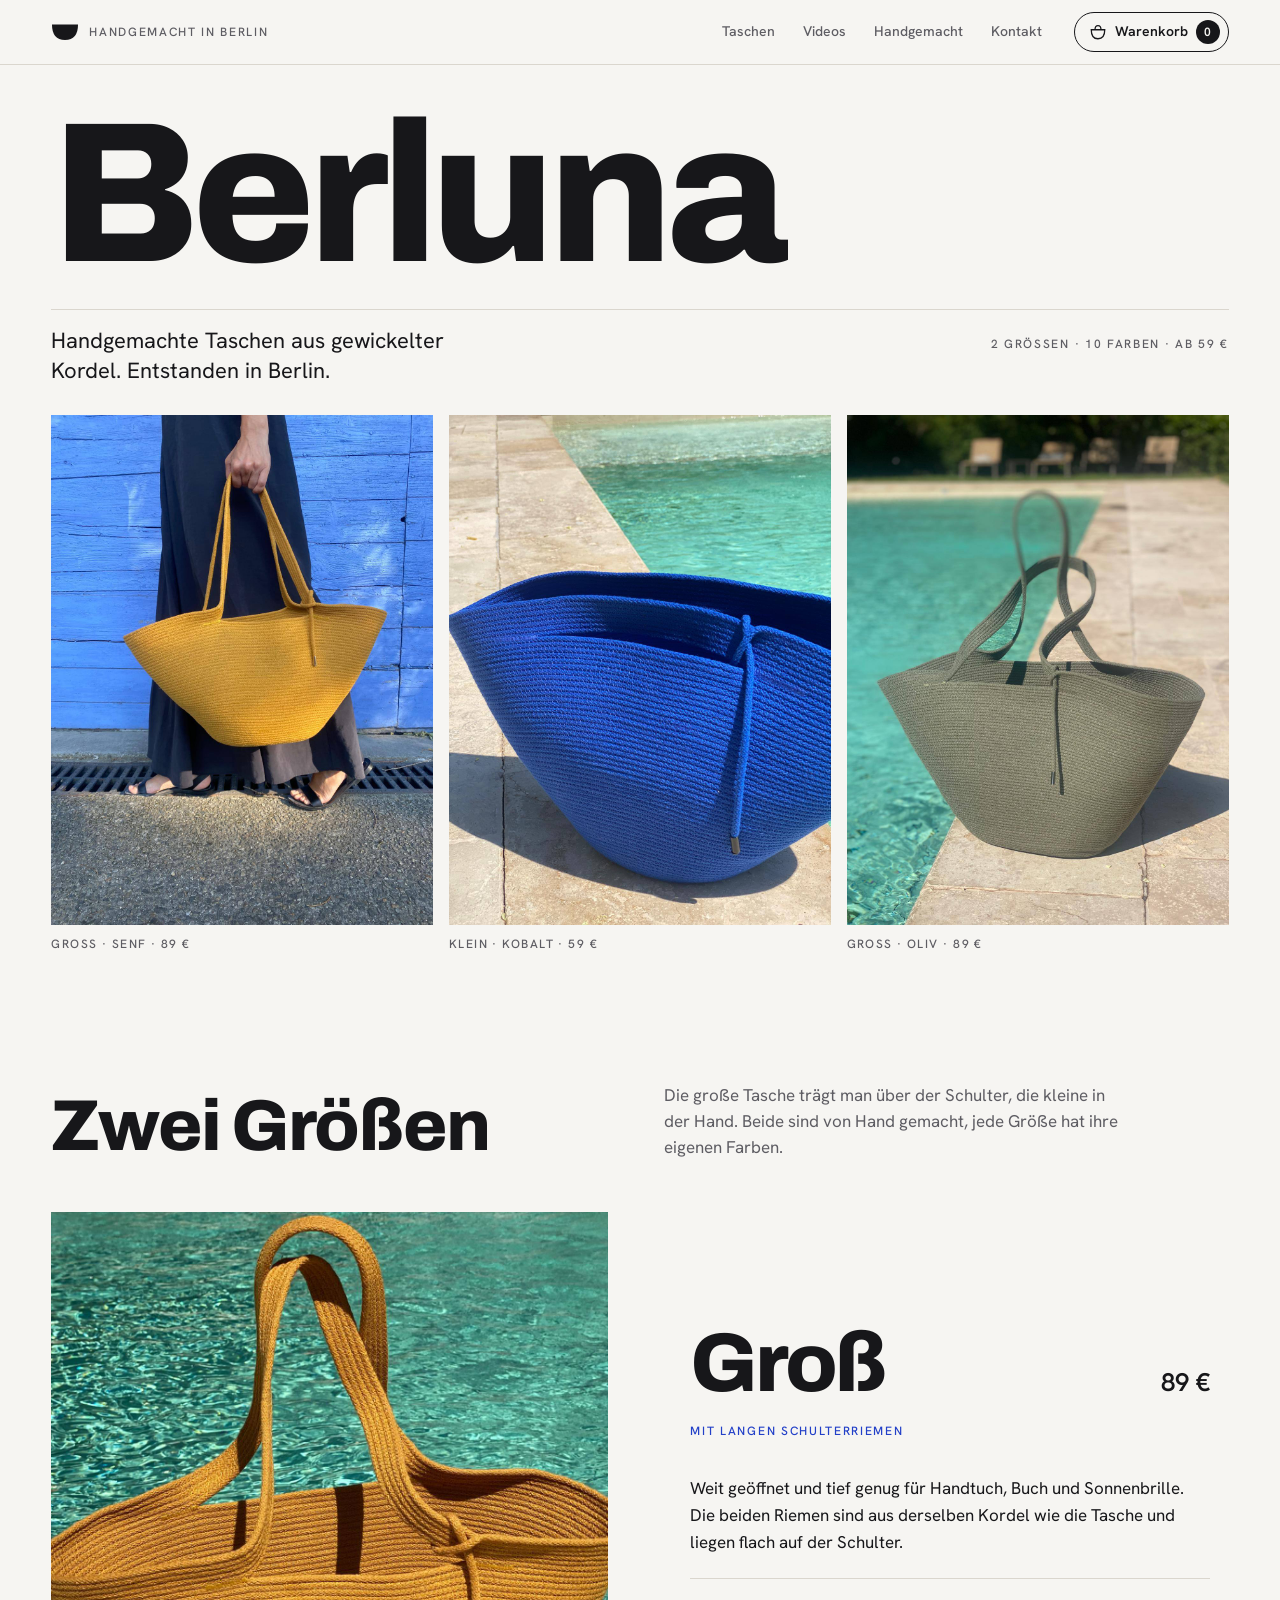
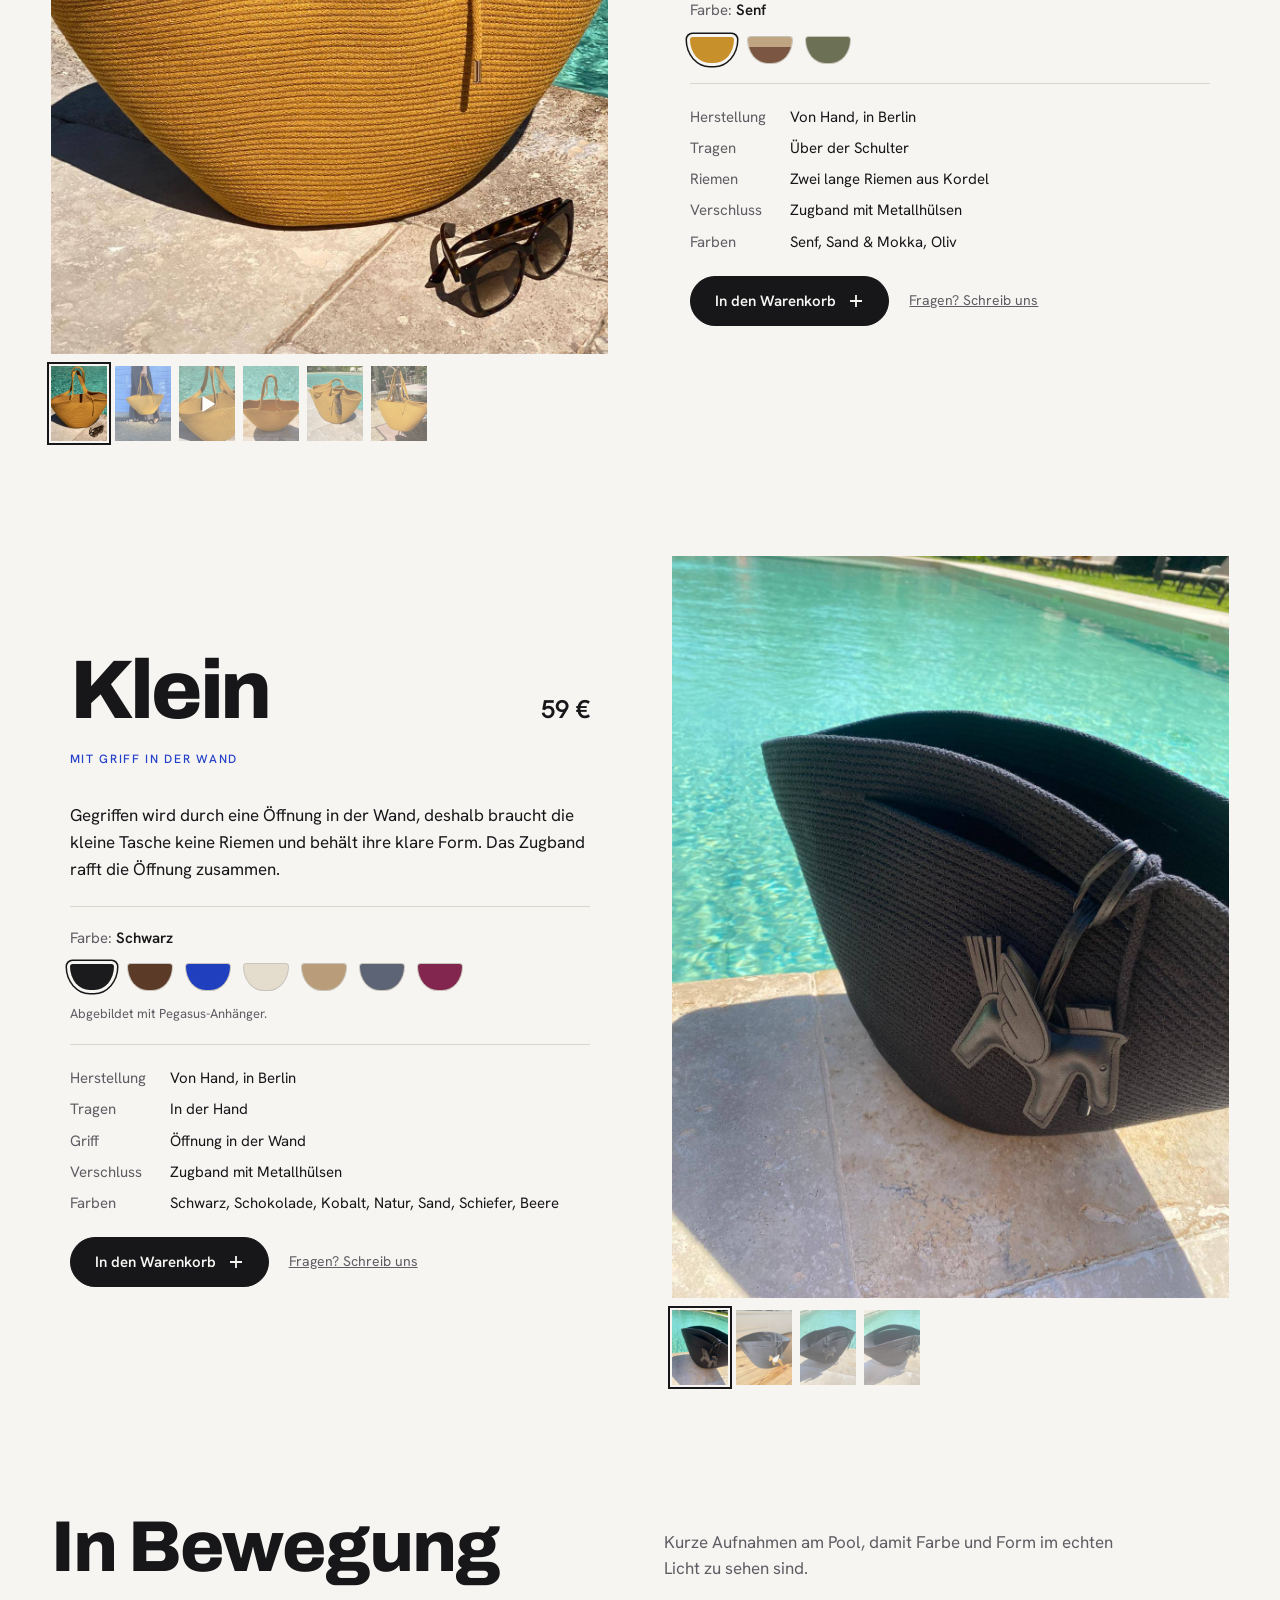
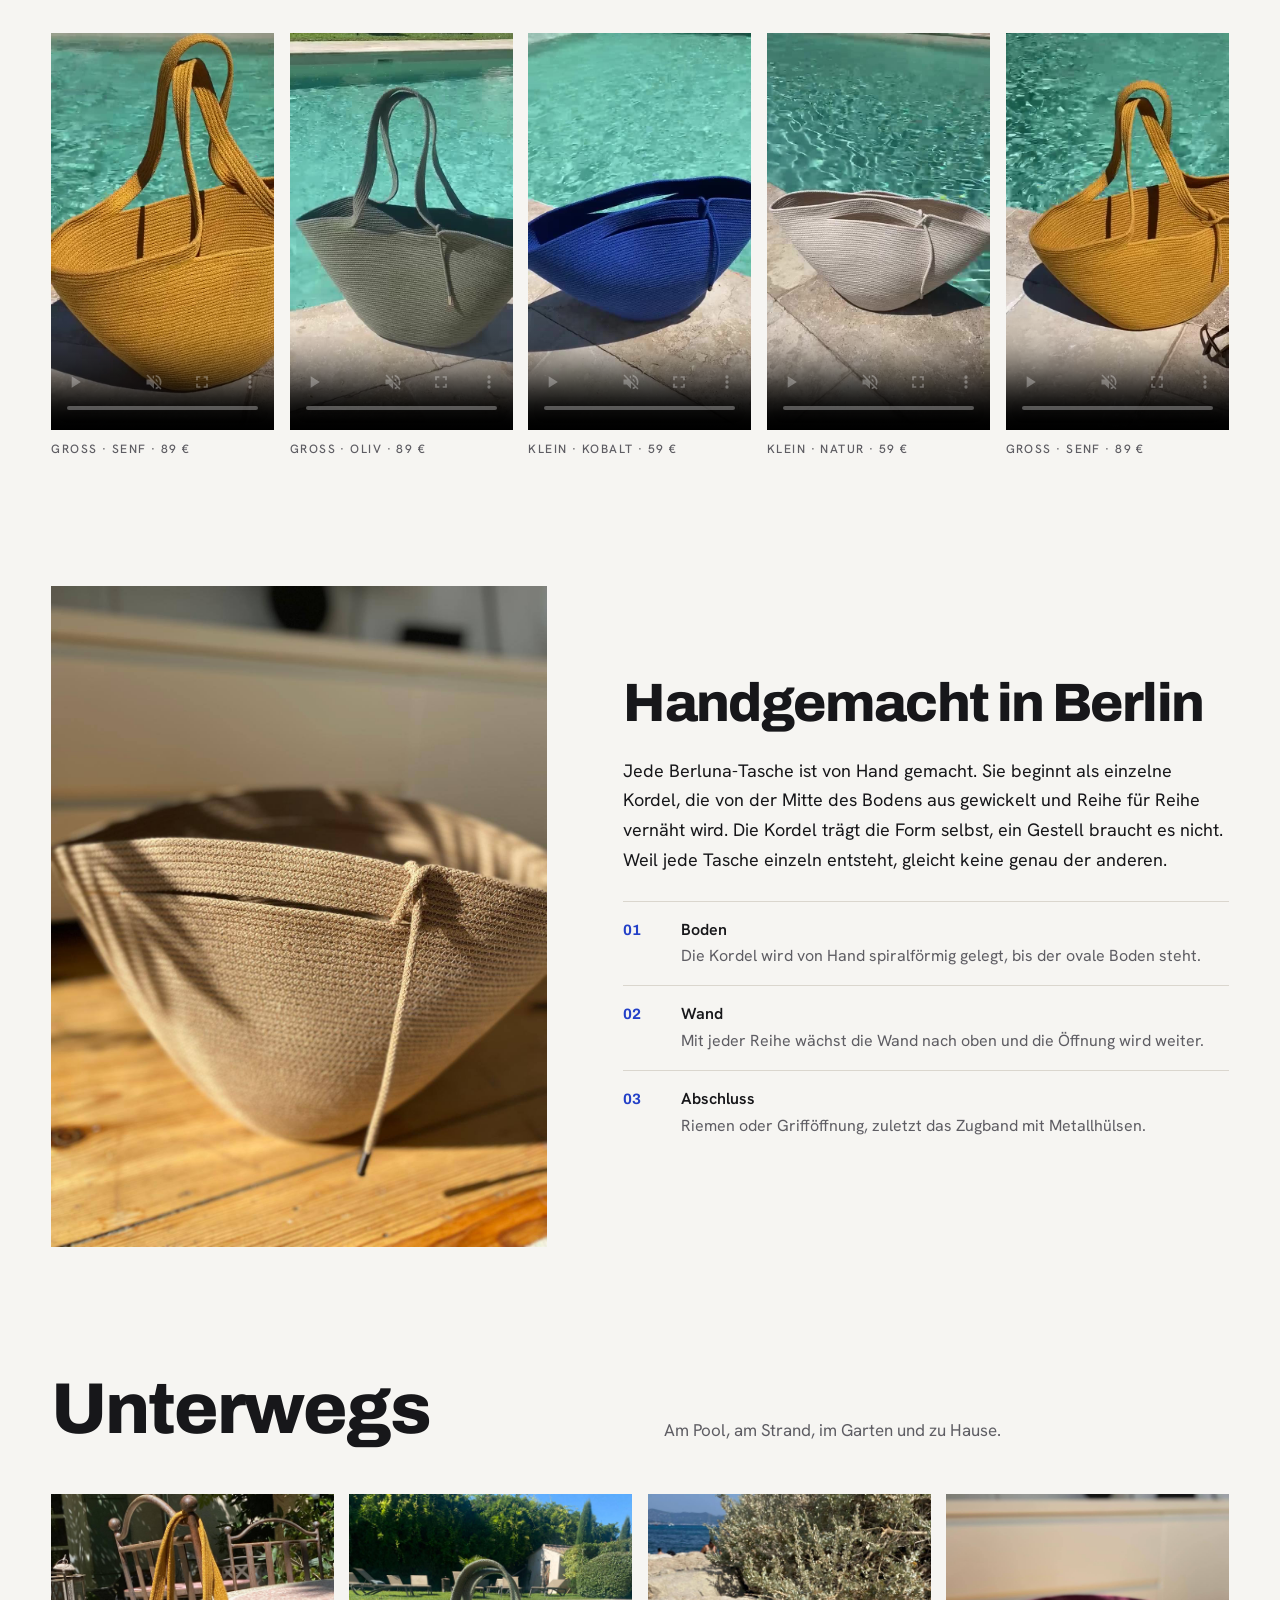
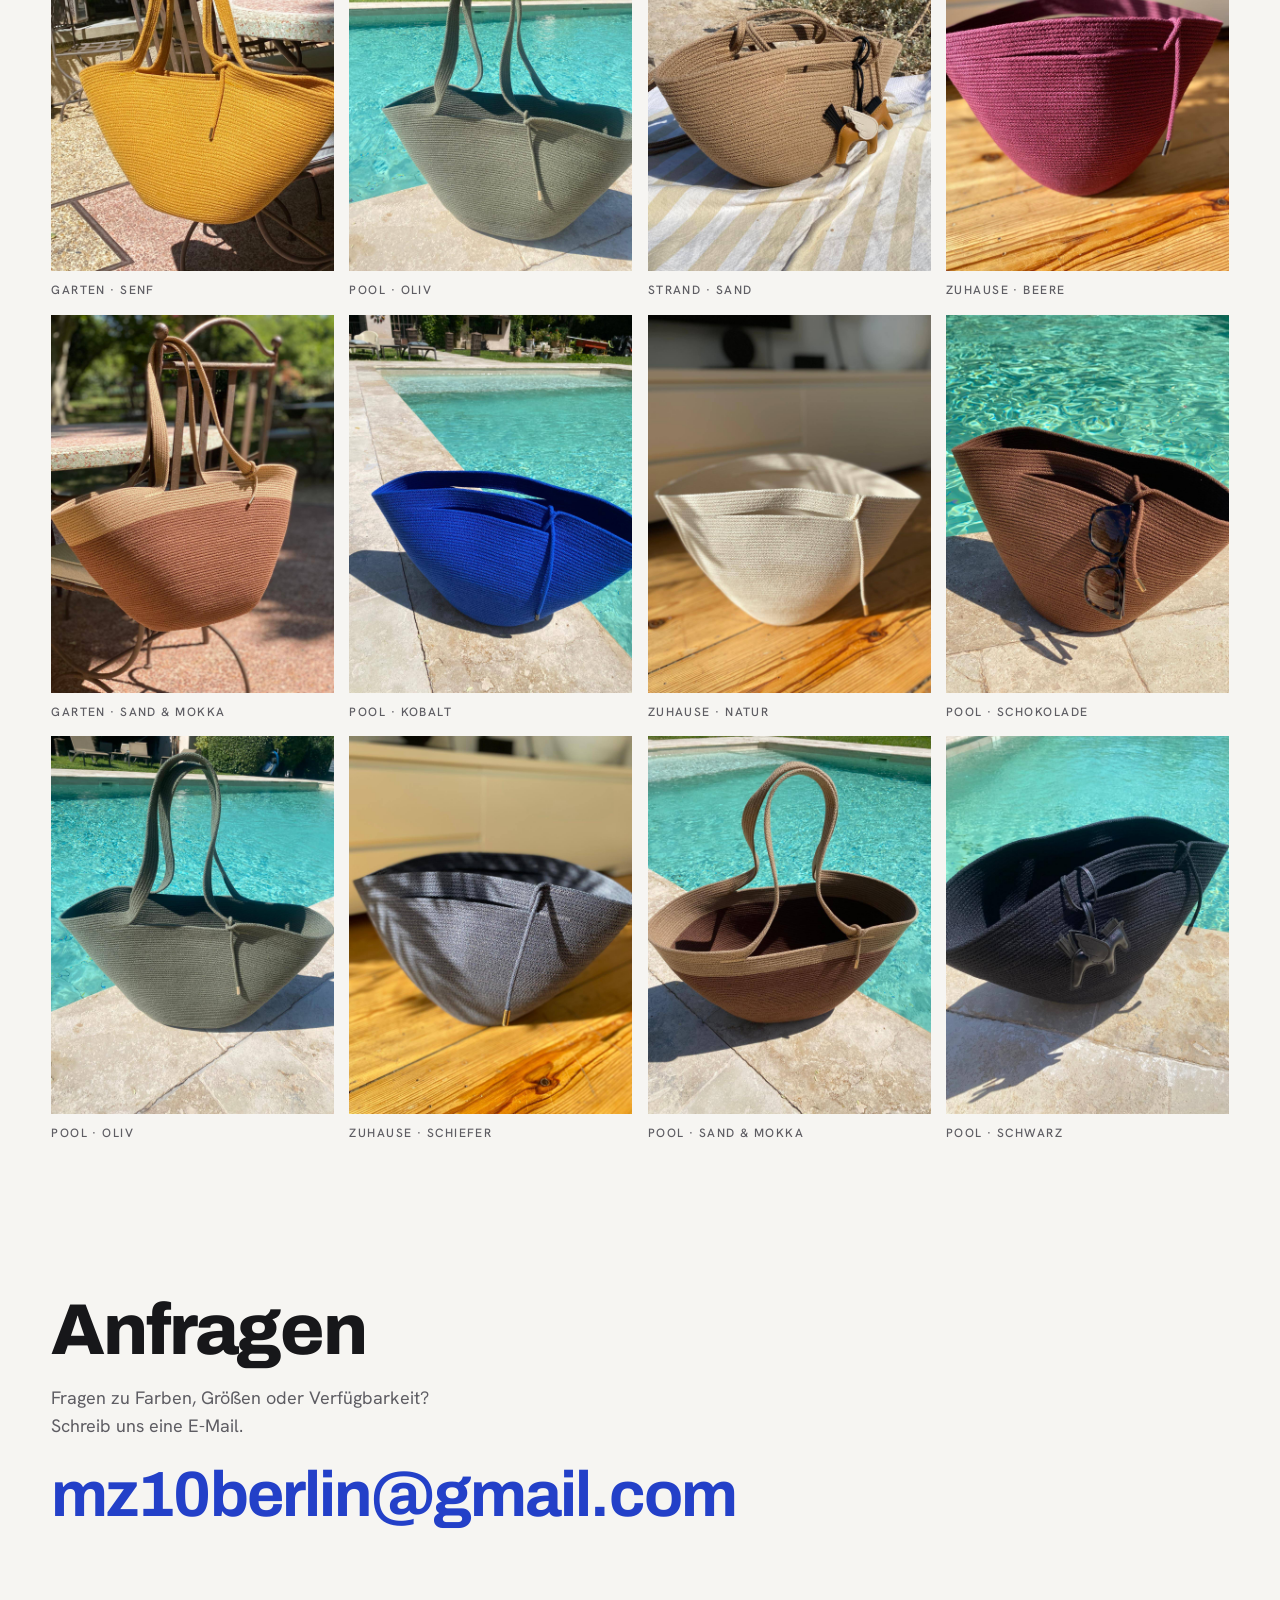
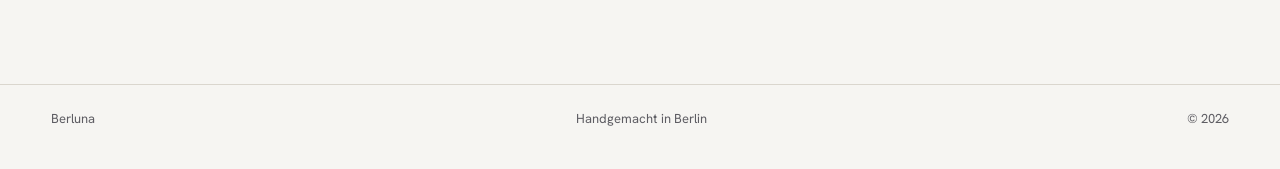
==== index.html @ 915b17ba "Berluna website Handmade coiled-rope bags from Berlin: two sizes in ten colours, photos, videos, a c" ====
<!doctype html>
<html lang="de">
<head>
<meta charset="utf-8">
<meta name="viewport" content="width=device-width, initial-scale=1, viewport-fit=cover">
<title>Berluna – Handgemachte Taschen aus Berlin</title>
<meta name="description" content="Berluna — handgemachte Taschen aus gewickelter Kordel, entstanden in Berlin. Groß für 89 €, klein für 59 €, zehn Farben.">
<link rel="canonical" href="https://berluna-de.github.io/">
<link rel="icon" href="favicon.svg" type="image/svg+xml">
<link rel="icon" href="favicon-192.png" sizes="192x192" type="image/png">
<link rel="apple-touch-icon" href="apple-touch-icon.png">
<meta name="theme-color" content="#F6F5F2" media="(prefers-color-scheme: light)">
<meta name="theme-color" content="#0E1120" media="(prefers-color-scheme: dark)">
<meta property="og:type" content="website">
<meta property="og:site_name" content="Berluna">
<meta property="og:locale" content="de_DE">
<meta property="og:title" content="Berluna – Handgemachte Taschen aus Berlin">
<meta property="og:description" content="Runde Taschen aus gewickelter Kordel, von Hand gemacht in Berlin. Groß für 89 €, klein für 59 €, zehn Farben.">
<meta property="og:url" content="https://berluna-de.github.io/">
<meta property="og:image" content="https://berluna-de.github.io/img/og.jpg">
<meta property="og:image:width" content="1200">
<meta property="og:image:height" content="630">
<meta property="og:image:alt" content="Drei Berluna-Taschen in Senf, Kobalt und Oliv">
<meta name="twitter:card" content="summary_large_image">
<script type="application/ld+json">
{
  "@context": "https://schema.org",
  "@graph": [
    {
      "@type": "Organization",
      "@id": "https://berluna-de.github.io/#brand",
      "name": "Berluna",
      "url": "https://berluna-de.github.io/",
      "logo": "https://berluna-de.github.io/favicon-192.png",
      "email": "mz10berlin@gmail.com",
      "address": { "@type": "PostalAddress", "addressLocality": "Berlin", "addressCountry": "DE" }
    },
    {
      "@type": "Product",
      "name": "Berluna Tasche Groß",
      "description": "Handgemachte Tasche aus gewickelter Kordel mit zwei langen Schulterriemen. Farben: Senf, Sand & Mokka, Oliv.",
      "image": [
        "https://berluna-de.github.io/img/gross-senf-1.jpg",
        "https://berluna-de.github.io/img/gross-sand-1.jpg",
        "https://berluna-de.github.io/img/gross-oliv-1.jpg"
      ],
      "brand": { "@type": "Brand", "name": "Berluna" },
      "offers": {
        "@type": "Offer",
        "price": "89.00",
        "priceCurrency": "EUR",
        "url": "https://berluna-de.github.io/#taschen",
        "seller": { "@id": "https://berluna-de.github.io/#brand" }
      }
    },
    {
      "@type": "Product",
      "name": "Berluna Tasche Klein",
      "description": "Handgemachte Tasche aus gewickelter Kordel mit Griff in der Wand. Farben: Schwarz, Schokolade, Kobalt, Natur, Sand, Schiefer, Beere.",
      "image": [
        "https://berluna-de.github.io/img/klein-schwarz-2.jpg",
        "https://berluna-de.github.io/img/klein-kobalt-1.jpg",
        "https://berluna-de.github.io/img/klein-beere-1.jpg"
      ],
      "brand": { "@type": "Brand", "name": "Berluna" },
      "offers": {
        "@type": "Offer",
        "price": "59.00",
        "priceCurrency": "EUR",
        "url": "https://berluna-de.github.io/#taschen",
        "seller": { "@id": "https://berluna-de.github.io/#brand" }
      }
    }
  ]
}
</script>
<link rel="preconnect" href="https://fonts.googleapis.com">
<link rel="preconnect" href="https://fonts.gstatic.com" crossorigin>
<link rel="stylesheet" href="https://fonts.googleapis.com/css2?family=Hanken+Grotesk:wght@400;500;600&family=Syne:wght@700;800&display=swap">
<link rel="stylesheet" href="https://fonts.googleapis.com/css2?family=Archivo:wdth,wght@125,800&text=%C3%9F&display=swap">
<style>
  /* Layout: summer lookbook — oversized wordmark over a three-photo strip, product modules whose bowl-shaped swatches swap photos and clips, a reel of portrait videos, a cart drawer; stone-neutral ground with cobalt as the single accent; dark mode is the pool at night */
  :root {
    --bg: #F6F5F2;
    --surface: #ECE9E3;
    --ink: #17171A;
    --ink-soft: #5E5D63;
    --rule: #DAD6CE;
    --accent: #2340C8;
    --swatch-ring: #C9C4BA;

    /* Archivo is loaded as a ß-only subset: Syne draws ß as a long-s/z ligature that reads as "fʒ" */
    --f-display: "Archivo", "Syne", "Arial Black", system-ui, sans-serif;
    --f-body: "Hanken Grotesk", "Helvetica Neue", Arial, sans-serif;

    --ease-out: cubic-bezier(0.23, 1, 0.32, 1);
    --ease-drawer: cubic-bezier(0.32, 0.72, 0, 1);

    --gutter: clamp(16px, 4vw, 56px);
  }
  @media (prefers-color-scheme: dark) {
    :root:not([data-theme="light"]) {
      --bg: #0E1120;
      --surface: #171B2E;
      --ink: #EEEBE4;
      --ink-soft: #A5A7B6;
      --rule: #2B3049;
      --accent: #93A6FF;
      --swatch-ring: #5A6080;
      color-scheme: dark;
    }
  }
  :root[data-theme="dark"] {
    --bg: #0E1120;
    --surface: #171B2E;
    --ink: #EEEBE4;
    --ink-soft: #A5A7B6;
    --rule: #2B3049;
    --accent: #93A6FF;
    --swatch-ring: #5A6080;
    color-scheme: dark;
  }

  * { box-sizing: border-box; }
  html, body { margin: 0; }
  html { scroll-padding-top: 88px; }
  img, video { max-width: 100%; }
  [hidden] { display: none !important; }
  body {
    background: var(--bg);
    color: var(--ink);
    font-family: var(--f-body);
    font-size: 16px;
    line-height: 1.55;
    -webkit-font-smoothing: antialiased;
  }
  body:has(dialog[open]) { overflow: hidden; }
  a { color: inherit; }
  button { -webkit-tap-highlight-color: transparent; touch-action: manipulation; }

  .wrap { padding-inline: var(--gutter); }

  .label {
    font-size: 12px;
    font-weight: 500;
    letter-spacing: 0.14em;
    text-transform: uppercase;
    color: var(--ink-soft);
  }

  /* Header */
  .site-head {
    position: sticky;
    top: env(safe-area-inset-top, 0px);
    z-index: 20;
    background: var(--bg);
    border-bottom: 1px solid var(--rule);
  }
  /* fills the safe-area strip above the sticky header so content never shows through behind the status bar or app toolbar */
  .site-head::before {
    content: "";
    position: absolute;
    left: 0;
    right: 0;
    bottom: 100%;
    height: env(safe-area-inset-top, 0px);
    background: var(--bg);
  }
  .head-inner {
    display: flex;
    justify-content: space-between;
    align-items: center;
    gap: 16px;
    padding-block: 12px;
  }
  .home {
    display: inline-flex;
    align-items: center;
    gap: 10px;
    text-decoration: none;
  }
  .home svg { width: 28px; height: 18px; display: block; }
  .head-right { display: flex; align-items: center; gap: clamp(14px, 3vw, 32px); }
  .site-head nav { display: flex; gap: clamp(14px, 3vw, 28px); }
  .site-head nav a {
    font-size: 14px;
    font-weight: 500;
    text-decoration: none;
    color: var(--ink-soft);
    transition: color 160ms ease;
  }
  @media (hover: hover) and (pointer: fine) {
    .site-head nav a:hover { color: var(--ink); }
  }
  @media (max-width: 680px) {
    .home .label, .site-head nav .opt { display: none; }
  }

  .cart-btn {
    display: inline-flex;
    align-items: center;
    gap: 8px;
    padding: 7px 8px 7px 14px;
    border: 1px solid var(--ink);
    border-radius: 999px;
    background: transparent;
    color: var(--ink);
    font: inherit;
    font-size: 14px;
    font-weight: 600;
    cursor: pointer;
    transition: transform 140ms var(--ease-out);
  }
  .cart-btn svg { width: 18px; height: 18px; }
  .cart-btn:active { transform: scale(0.96); }
  .cart-count {
    display: inline-grid;
    place-items: center;
    min-width: 24px;
    height: 24px;
    padding-inline: 7px;
    border-radius: 999px;
    background: var(--ink);
    color: var(--bg);
    font-size: 12px;
    font-variant-numeric: tabular-nums;
  }
  @media (max-width: 380px) {
    .cart-btn .cart-label { display: none; }
  }

  /* Hero */
  .hero {
    display: grid;
    gap: clamp(18px, 2.5vw, 28px);
    padding-block: clamp(20px, 3.5vw, 44px) 0;
    container-type: inline-size;
  }
  /* "Berluna" measures ~5.84em at this tracking; dividing by 5.9 makes it span the full content width */
  .wordmark {
    font-family: var(--f-display);
    font-weight: 800;
    font-size: calc((100vw - 2 * var(--gutter)) / 6.1);
    font-size: calc(100cqi / 5.9);
    line-height: 0.86;
    letter-spacing: -0.04em;
    white-space: nowrap;
    margin: 0;
  }
  .hero-line {
    display: flex;
    justify-content: space-between;
    align-items: baseline;
    flex-wrap: wrap;
    gap: 10px 32px;
    padding-top: 16px;
    border-top: 1px solid var(--rule);
  }
  .lede {
    margin: 0;
    font-size: clamp(18px, 2vw, 22px);
    line-height: 1.4;
    max-width: 40ch;
    text-wrap: balance;
  }
  .hero-line .label { margin: 0; }

  .strip {
    display: grid;
    grid-template-columns: repeat(3, minmax(0, 1fr));
    gap: clamp(8px, 1.2vw, 16px);
  }
  .strip figure,
  .gallery figure,
  .reel figure { margin: 0; display: grid; gap: 10px; align-content: start; min-width: 0; }
  .strip img,
  .gallery img {
    display: block;
    width: 100%;
    height: auto;
    aspect-ratio: 3 / 4;
    object-fit: cover;
    background: var(--surface);
  }
  figcaption {
    font-size: 12px;
    font-weight: 500;
    letter-spacing: 0.12em;
    text-transform: uppercase;
    color: var(--ink-soft);
  }
  @media (max-width: 640px) {
    .strip { grid-template-columns: repeat(2, minmax(0, 1fr)); }
    .strip figure:first-child { grid-column: 1 / -1; }
    .strip figure:first-child img { aspect-ratio: 4 / 5; }
  }

  /* Sections */
  .section { padding-block: clamp(72px, 10vw, 136px) 0; }
  .section-head {
    display: grid;
    grid-template-columns: minmax(0, 1fr) minmax(0, 1fr);
    align-items: end;
    gap: 16px 48px;
    padding-bottom: clamp(28px, 4vw, 52px);
  }
  .section-head p {
    margin: 0;
    font-size: 17px;
    color: var(--ink-soft);
    max-width: 46ch;
  }
  @media (max-width: 720px) {
    .section-head { grid-template-columns: 1fr; }
  }
  h2 {
    font-family: var(--f-display);
    font-weight: 800;
    font-size: clamp(36px, 6vw, 72px);
    line-height: 0.95;
    letter-spacing: -0.03em;
    margin: 0;
    text-wrap: balance;
  }

  /* Products */
  .products { display: grid; gap: clamp(64px, 9vw, 120px); }
  .product {
    display: grid;
    grid-template-columns: minmax(0, 1fr) minmax(0, 1fr);
    gap: clamp(24px, 5vw, 80px);
    align-items: center;
  }
  .product--flip .media { order: 2; }
  @media (max-width: 820px) {
    .product { grid-template-columns: 1fr; }
    .product--flip .media { order: 0; }
  }

  /* cap the 3:4 photo at ~88% of the screen height so it never runs past the fold on wide monitors */
  .media {
    display: grid;
    gap: 12px;
    width: 100%;
    max-width: 66vh;
    max-width: 66svh;
    justify-self: center;
    min-width: 0;
  }
  .stage {
    position: relative;
    aspect-ratio: 3 / 4;
    max-width: 100%;
    overflow: hidden;
    background: var(--surface);
  }
  .stage > img,
  .stage > video {
    position: absolute;
    inset: 0;
    width: 100%;
    height: 100%;
    object-fit: cover;
    opacity: 0;
    z-index: 0;
    transition: opacity 240ms var(--ease-out);
  }
  .stage > video { object-position: 50% 62%; }
  .stage > .is-prev { opacity: 1; z-index: 1; transition: none; }
  .stage > .is-active { opacity: 1; z-index: 2; }

  .thumbs { display: flex; flex-wrap: wrap; gap: 8px; }
  .thumb {
    position: relative;
    width: 56px;
    aspect-ratio: 3 / 4;
    padding: 0;
    border: 0;
    background: var(--surface);
    cursor: pointer;
    opacity: 0.6;
    transition: opacity 160ms ease;
  }
  .thumb img { display: block; width: 100%; height: 100%; object-fit: cover; }
  .thumb--video::after {
    content: "";
    position: absolute;
    left: 50%;
    top: 50%;
    border-style: solid;
    border-width: 8px 0 8px 13px;
    border-color: transparent transparent transparent #FFFFFF;
    transform: translate(-35%, -50%);
    filter: drop-shadow(0 1px 3px rgb(0 0 0 / 0.55));
  }
  .thumb[aria-pressed="true"] {
    opacity: 1;
    outline: 2px solid var(--ink);
    outline-offset: 2px;
  }
  @media (hover: hover) and (pointer: fine) {
    .thumb:hover { opacity: 1; }
  }

  .info {
    display: grid;
    gap: 22px;
    align-content: start;
    width: 100%;
    max-width: 520px;
    justify-self: center;
    min-width: 0;
  }
  .info-head { display: grid; gap: 8px; }
  .info-title {
    display: flex;
    justify-content: space-between;
    align-items: baseline;
    gap: 16px;
  }
  .info h3 {
    font-family: var(--f-display);
    font-weight: 800;
    font-size: clamp(48px, 6.5vw, 88px);
    line-height: 0.88;
    letter-spacing: -0.04em;
    margin: 0;
  }
  .price {
    margin: 0;
    font-size: clamp(20px, 2vw, 26px);
    font-weight: 600;
    font-variant-numeric: tabular-nums;
    white-space: nowrap;
  }
  .info-head .label { color: var(--accent); }
  .desc { margin: 0; font-size: 17px; line-height: 1.6; }

  .colors {
    display: grid;
    gap: 14px;
    padding-block: 20px;
    border-block: 1px solid var(--rule);
  }
  .colors p { margin: 0; }
  .color-name { font-size: 15px; color: var(--ink-soft); }
  .color-name strong { color: var(--ink); font-weight: 600; }
  .note { font-size: 13px; color: var(--ink-soft); }

  .swatches { display: flex; flex-wrap: wrap; gap: 14px; }
  .swatch {
    width: 44px;
    height: 26px;
    padding: 0;
    border: 0;
    cursor: pointer;
    background: var(--sw);
    border-radius: 3px 3px 22px 22px / 3px 3px 26px 26px;
    box-shadow: 0 0 0 1px var(--swatch-ring);
    transition: transform 140ms var(--ease-out);
  }
  .swatch--duo { background: linear-gradient(var(--sw-top) 0 38%, var(--sw) 38%); }
  .swatch[aria-pressed="true"] { box-shadow: 0 0 0 3px var(--bg), 0 0 0 4.5px var(--ink); }
  .swatch:active { transform: scale(0.94); }

  .specs {
    display: grid;
    grid-template-columns: auto minmax(0, 1fr);
    gap: 8px 24px;
    margin: 0;
    font-size: 15px;
  }
  .specs dt { color: var(--ink-soft); }
  .specs dd { margin: 0; }

  .buy { display: flex; flex-wrap: wrap; align-items: center; gap: 12px 20px; }
  .buy .ask { font-size: 14px; color: var(--ink-soft); }

  .btn {
    justify-self: start;
    display: inline-flex;
    align-items: center;
    gap: 12px;
    padding: 14px 24px;
    border: 1px solid var(--ink);
    border-radius: 999px;
    background: var(--ink);
    color: var(--bg);
    font-family: inherit;
    font-size: 15px;
    font-weight: 600;
    text-decoration: none;
    cursor: pointer;
    transition: transform 160ms var(--ease-out);
  }
  .btn svg { width: 16px; height: 16px; }
  .btn:active { transform: scale(0.97); transition-duration: 120ms; }
  .btn--wide { justify-self: stretch; justify-content: center; }
  .btn--ghost { background: transparent; color: var(--ink); }

  .thumb:focus-visible,
  .swatch:focus-visible,
  .btn:focus-visible,
  .cart-btn:focus-visible,
  .icon-btn:focus-visible,
  .qty button:focus-visible,
  .link-btn:focus-visible,
  a:focus-visible {
    outline: 2px solid var(--accent);
    outline-offset: 3px;
  }

  /* Reel */
  .reel {
    display: grid;
    grid-template-columns: repeat(5, minmax(0, 1fr));
    gap: clamp(8px, 1.2vw, 16px);
  }
  .reel video {
    display: block;
    width: 100%;
    height: auto;
    aspect-ratio: 9 / 16;
    object-fit: cover;
    background: var(--surface);
  }
  @media (max-width: 820px) {
    .reel {
      grid-template-columns: none;
      grid-auto-flow: column;
      grid-auto-columns: 46%;
      overflow-x: auto;
      overscroll-behavior-x: contain;
      scroll-snap-type: x mandatory;
      padding-bottom: 8px;
    }
    .reel figure { scroll-snap-align: start; }
  }

  /* Handmade */
  .made {
    display: grid;
    grid-template-columns: minmax(0, 0.9fr) minmax(0, 1.1fr);
    gap: clamp(28px, 6vw, 96px);
    align-items: center;
  }
  @media (max-width: 820px) {
    .made { grid-template-columns: 1fr; }
  }
  .made figure { margin: 0; width: 100%; max-width: 66vh; max-width: 66svh; justify-self: center; }
  .made figure img {
    display: block;
    width: 100%;
    height: auto;
    aspect-ratio: 3 / 4;
    object-fit: cover;
    background: var(--surface);
  }
  .made-copy {
    display: grid;
    grid-template-columns: minmax(0, 1fr);
    gap: 26px;
    max-width: 640px;
    min-width: 0;
  }
  .made-copy h2 { font-size: clamp(32px, 4.6vw, 54px); }
  .made-copy > p { margin: 0; font-size: 18px; line-height: 1.65; }
  .steps { list-style: none; margin: 0; padding: 0; counter-reset: step; }
  .steps li {
    counter-increment: step;
    display: grid;
    grid-template-columns: 44px minmax(0, 1fr);
    gap: 2px 14px;
    padding-block: 16px;
    border-top: 1px solid var(--rule);
  }
  .steps li::before {
    content: counter(step, decimal-leading-zero);
    grid-row: span 2;
    font-family: var(--f-display);
    font-weight: 700;
    font-size: 15px;
    color: var(--accent);
    line-height: 1.6;
  }
  .steps strong { font-weight: 600; }
  .steps span { color: var(--ink-soft); }

  /* Gallery */
  .gallery {
    display: grid;
    grid-template-columns: repeat(4, minmax(0, 1fr));
    gap: clamp(8px, 1.2vw, 16px);
  }
  @media (min-width: 1600px) {
    .gallery { grid-template-columns: repeat(6, minmax(0, 1fr)); }
  }
  @media (max-width: 820px) {
    .gallery { grid-template-columns: repeat(2, minmax(0, 1fr)); }
  }

  /* Contact */
  .contact {
    display: grid;
    justify-items: start;
    gap: 20px;
    padding-block: clamp(88px, 12vw, 168px);
  }
  .contact p { margin: 0; font-size: 18px; color: var(--ink-soft); max-width: 44ch; }
  .mail {
    font-family: var(--f-display);
    font-weight: 700;
    font-size: clamp(24px, 5.4vw, 64px);
    letter-spacing: -0.03em;
    line-height: 1.1;
    color: var(--accent);
    overflow-wrap: anywhere;
    text-decoration-line: underline;
    text-decoration-thickness: 2px;
    text-underline-offset: 8px;
    text-decoration-color: transparent;
    transition: text-decoration-color 180ms ease;
  }
  @media (hover: hover) and (pointer: fine) {
    .mail:hover { text-decoration-color: currentColor; }
  }

  .site-foot {
    display: flex;
    justify-content: space-between;
    flex-wrap: wrap;
    gap: 8px 24px;
    padding-block: 24px 40px;
    border-top: 1px solid var(--rule);
    font-size: 13px;
    color: var(--ink-soft);
  }

  /* Cart drawer */
  .cart {
    position: fixed;
    inset: 0 0 0 auto;
    margin: 0;
    width: min(440px, 100%);
    max-width: 100%;
    height: auto;
    max-height: none;
    padding: 0;
    border: 0;
    border-left: 1px solid var(--rule);
    background: var(--bg);
    color: var(--ink);
    transform: translateX(100%);
    transition: transform 300ms var(--ease-drawer), overlay 300ms allow-discrete, display 300ms allow-discrete;
  }
  .cart[open] { display: flex; flex-direction: column; transform: none; }
  @starting-style { .cart[open] { transform: translateX(100%); } }
  .cart::backdrop {
    background: rgb(0 0 0 / 0.45);
    opacity: 0;
    transition: opacity 300ms ease, overlay 300ms allow-discrete, display 300ms allow-discrete;
  }
  .cart[open]::backdrop { opacity: 1; }
  @starting-style { .cart[open]::backdrop { opacity: 0; } }

  .cart-head {
    display: flex;
    justify-content: space-between;
    align-items: center;
    gap: 16px;
    padding: calc(14px + env(safe-area-inset-top, 0px)) 20px 14px;
    border-bottom: 1px solid var(--rule);
  }
  .cart-head h2 { font-size: 30px; }
  .icon-btn {
    display: grid;
    place-items: center;
    width: 40px;
    height: 40px;
    border: 0;
    border-radius: 999px;
    background: transparent;
    color: var(--ink);
    cursor: pointer;
  }
  .icon-btn svg { width: 18px; height: 18px; }
  .cart-body {
    flex: 1;
    overflow-y: auto;
    overscroll-behavior: contain;
    display: grid;
    align-content: start;
    gap: 24px;
    padding: 8px 20px calc(28px + env(safe-area-inset-bottom, 0px));
  }
  .cart-empty { margin: 16px 0 0; color: var(--ink-soft); }
  .cart-items { list-style: none; margin: 0; padding: 0; }
  .cart-item {
    display: grid;
    grid-template-columns: 64px minmax(0, 1fr) auto;
    gap: 14px;
    align-items: start;
    padding-block: 16px;
    border-bottom: 1px solid var(--rule);
  }
  .cart-item img {
    display: block;
    width: 64px;
    height: auto;
    aspect-ratio: 3 / 4;
    object-fit: cover;
    background: var(--surface);
  }
  .ci-main { display: grid; gap: 8px; min-width: 0; }
  .ci-main p { margin: 0; }
  .ci-name { font-weight: 600; }
  .ci-unit { font-size: 14px; color: var(--ink-soft); }
  .ci-side { display: grid; gap: 10px; justify-items: end; }
  .ci-total { margin: 0; font-weight: 600; font-variant-numeric: tabular-nums; }
  .qty {
    display: inline-flex;
    align-items: center;
    justify-self: start;
    border: 1px solid var(--rule);
    border-radius: 999px;
  }
  .qty button {
    width: 36px;
    height: 34px;
    border: 0;
    border-radius: 999px;
    background: transparent;
    color: var(--ink);
    font: inherit;
    font-size: 18px;
    cursor: pointer;
  }
  .qty output { min-width: 22px; text-align: center; font-variant-numeric: tabular-nums; }
  .link-btn {
    padding: 0;
    border: 0;
    background: none;
    color: var(--ink-soft);
    font: inherit;
    font-size: 13px;
    text-decoration: underline;
    text-underline-offset: 3px;
    cursor: pointer;
  }

  .sum-row {
    display: flex;
    justify-content: space-between;
    align-items: baseline;
    gap: 16px;
    font-size: 17px;
  }
  .sum-row strong { font-size: 24px; font-variant-numeric: tabular-nums; }
  .fine { margin: 6px 0 0; font-size: 13px; line-height: 1.5; color: var(--ink-soft); }

  .checkout, .sent { display: grid; gap: 14px; }
  .checkout { padding-top: 20px; border-top: 1px solid var(--rule); }
  .checkout h3, .sent h3 {
    margin: 0;
    font-family: var(--f-display);
    font-weight: 800;
    font-size: 22px;
    letter-spacing: -0.02em;
  }
  .sent p { margin: 0; }
  .field { display: grid; gap: 6px; font-size: 14px; color: var(--ink-soft); }
  .field input,
  .field textarea,
  .sent textarea {
    width: 100%;
    padding: 12px 14px;
    border: 1px solid var(--rule);
    border-radius: 10px;
    background: var(--surface);
    color: var(--ink);
    font: inherit;
    font-size: 16px;
  }
  .sent textarea { font-size: 14px; resize: vertical; }
  .field input:focus-visible,
  .field textarea:focus-visible,
  .sent textarea:focus-visible { outline: 2px solid var(--accent); outline-offset: 1px; }
  .row2 { display: grid; grid-template-columns: minmax(0, 0.42fr) minmax(0, 1fr); gap: 12px; }
  .sel { user-select: all; color: var(--ink); }

  @media (prefers-reduced-motion: reduce) {
    .btn, .swatch, .cart-btn, .cart, .cart::backdrop { transition: none; }
    .btn:active, .swatch:active, .cart-btn:active { transform: none; }
  }
</style>
</head>
<body>

<header class="site-head">
  <div class="wrap head-inner">
    <a class="home" href="#top" aria-label="Berluna, zum Seitenanfang">
      <svg viewBox="0 0 28 18" aria-hidden="true"><path d="M1 1.5 H27 Q27 17 14 17 Q1 17 1 1.5 Z" fill="currentColor"/></svg>
      <span class="label">Handgemacht in Berlin</span>
    </a>
    <div class="head-right">
      <nav aria-label="Hauptnavigation">
        <a href="#taschen">Taschen</a>
        <a class="opt" href="#videos">Videos</a>
        <a class="opt" href="#handgemacht">Handgemacht</a>
        <a href="#kontakt">Kontakt</a>
      </nav>
      <button class="cart-btn" type="button" data-open-cart aria-haspopup="dialog" aria-label="Warenkorb, 0 Artikel">
        <svg viewBox="0 0 24 24" fill="none" stroke="currentColor" stroke-width="1.7" aria-hidden="true"><path d="M3 9 H21 Q21 21 12 21 Q3 21 3 9 Z"/><path d="M8 9 Q8 3.5 12 3.5 Q16 3.5 16 9"/></svg>
        <span class="cart-label">Warenkorb</span>
        <span class="cart-count" data-count>0</span>
      </button>
    </div>
  </div>
</header>

<main id="top">

  <section class="hero wrap">
    <h1 class="wordmark">Berluna</h1>
    <div class="hero-line">
      <p class="lede">Handgemachte Taschen aus gewickelter Kordel. Entstanden in Berlin.</p>
      <p class="label">2 Größen · 10 Farben · ab 59&nbsp;€</p>
    </div>
    <div class="strip">
      <figure>
        <img src="img/gross-senf-6.jpg" alt="Große Tasche in Senf, in der Hand getragen vor einer blauen Holzwand" width="1200" height="1600" fetchpriority="high">
        <figcaption>Groß · Senf · 89&nbsp;€</figcaption>
      </figure>
      <figure>
        <img src="img/klein-kobalt-1.jpg" alt="Kleine Tasche in Kobaltblau am Beckenrand" width="1200" height="1600">
        <figcaption>Klein · Kobalt · 59&nbsp;€</figcaption>
      </figure>
      <figure>
        <img src="img/gross-oliv-1.jpg" alt="Große Tasche in Oliv mit langen Riemen am Pool" width="1200" height="1600">
        <figcaption>Groß · Oliv · 89&nbsp;€</figcaption>
      </figure>
    </div>
  </section>

  <section id="taschen" class="section wrap">
    <div class="section-head">
      <h2>Zwei Größen</h2>
      <p>Die große Tasche trägt man über der Schulter, die kleine in der Hand. Beide sind von Hand gemacht, jede Größe hat ihre eigenen Farben.</p>
    </div>

    <div class="products">

      <article class="product" data-size="gross" data-name="Groß" data-price="89">
        <div class="media">
          <div class="stage">
            <img class="is-active" data-id="gross-senf-1" src="img/gross-senf-1.jpg" alt="Große Tasche in Senf mit aufgestellten Riemen am Pool, daneben eine Sonnenbrille" width="1200" height="1600" loading="lazy" decoding="async">
            <img data-id="gross-senf-6" src="img/gross-senf-6.jpg" alt="Große Tasche in Senf, in der Hand getragen vor einer blauen Holzwand" width="1200" height="1600" loading="lazy" decoding="async">
            <video data-id="gross-senf-a" src="video/gross-senf-a.mp4" poster="video/gross-senf-a.jpg" muted loop playsinline preload="none" aria-label="Video: große Tasche in Senf am Pool"></video>
            <img data-id="gross-senf-2" src="img/gross-senf-2.jpg" alt="Große Tasche in Senf vor Poolwasser, Riemen über der Öffnung" width="1200" height="1600" loading="lazy" decoding="async">
            <img data-id="gross-senf-3" src="img/gross-senf-3.jpg" alt="Große Tasche in Senf mit einer Sonnenbrille am Zugband" width="1200" height="1600" loading="lazy" decoding="async">
            <img data-id="gross-senf-4" src="img/gross-senf-4.jpg" alt="Große Tasche in Senf hängt an einer Stuhllehne im Garten" width="1200" height="1600" loading="lazy" decoding="async">
            <img data-id="gross-sand-1" src="img/gross-sand-1.jpg" alt="Große Tasche in Sand und Mokka von oben, mit langen Riemen am Pool" width="1200" height="1600" loading="lazy" decoding="async">
            <img data-id="gross-sand-5" src="img/gross-sand-5.jpg" alt="Große Tasche in Sand und Mokka an einer Stuhllehne im Garten" width="1200" height="1600" loading="lazy" decoding="async">
            <img data-id="gross-sand-2" src="img/gross-sand-2.jpg" alt="Große Tasche in Sand und Mokka mit aufgestellten Riemen am Beckenrand" width="1200" height="1600" loading="lazy" decoding="async">
            <img data-id="gross-sand-4" src="img/gross-sand-4.jpg" alt="Große Tasche in Sand und Mokka hängt an einem Gartenstuhl aus Schmiedeeisen" width="1200" height="1600" loading="lazy" decoding="async">
            <img data-id="gross-sand-3" src="img/gross-sand-3.jpg" alt="Nahaufnahme der Tasche in Sand und Mokka mit Zugband und Metallhülse" width="1200" height="1600" loading="lazy" decoding="async">
            <img data-id="gross-oliv-1" src="img/gross-oliv-1.jpg" alt="Große Tasche in Oliv mit langen Riemen am Pool" width="1200" height="1600" loading="lazy" decoding="async">
            <img data-id="gross-oliv-4" src="img/gross-oliv-4.jpg" alt="Große Tasche in Oliv mit aufgestellten Riemen vor dem Poolwasser" width="1200" height="1600" loading="lazy" decoding="async">
            <img data-id="gross-oliv-2" src="img/gross-oliv-2.jpg" alt="Große Tasche in Oliv am Beckenrand, dahinter Liegestühle" width="1200" height="1600" loading="lazy" decoding="async">
            <img data-id="gross-oliv-3" src="img/gross-oliv-3.jpg" alt="Große Tasche in Oliv am Pool vor einem Garten mit Zypressen" width="1200" height="1600" loading="lazy" decoding="async">
            <video data-id="gross-oliv-a" src="video/gross-oliv-a.mp4" poster="video/gross-oliv-a.jpg" muted loop playsinline preload="none" aria-label="Video: große Tasche in Oliv am Pool"></video>
          </div>
          <div class="thumbs">
            <button class="thumb" type="button" data-id="gross-senf-1" data-color="senf" aria-pressed="true" aria-label="Foto 1"><img src="img/gross-senf-1.jpg" alt="" width="1200" height="1600" loading="lazy" decoding="async"></button>
            <button class="thumb" type="button" data-id="gross-senf-6" data-color="senf" aria-pressed="false" aria-label="Foto 2"><img src="img/gross-senf-6.jpg" alt="" width="1200" height="1600" loading="lazy" decoding="async"></button>
            <button class="thumb thumb--video" type="button" data-id="gross-senf-a" data-color="senf" aria-pressed="false" aria-label="Video"><img src="video/gross-senf-a.jpg" alt="" width="576" height="1024" loading="lazy" decoding="async"></button>
            <button class="thumb" type="button" data-id="gross-senf-2" data-color="senf" aria-pressed="false" aria-label="Foto 3"><img src="img/gross-senf-2.jpg" alt="" width="1200" height="1600" loading="lazy" decoding="async"></button>
            <button class="thumb" type="button" data-id="gross-senf-3" data-color="senf" aria-pressed="false" aria-label="Foto 4"><img src="img/gross-senf-3.jpg" alt="" width="1200" height="1600" loading="lazy" decoding="async"></button>
            <button class="thumb" type="button" data-id="gross-senf-4" data-color="senf" aria-pressed="false" aria-label="Foto 5"><img src="img/gross-senf-4.jpg" alt="" width="1200" height="1600" loading="lazy" decoding="async"></button>
            <button class="thumb" type="button" data-id="gross-sand-1" data-color="sand" aria-pressed="false" aria-label="Foto 1" hidden><img src="img/gross-sand-1.jpg" alt="" width="1200" height="1600" loading="lazy" decoding="async"></button>
            <button class="thumb" type="button" data-id="gross-sand-5" data-color="sand" aria-pressed="false" aria-label="Foto 2" hidden><img src="img/gross-sand-5.jpg" alt="" width="1200" height="1600" loading="lazy" decoding="async"></button>
            <button class="thumb" type="button" data-id="gross-sand-2" data-color="sand" aria-pressed="false" aria-label="Foto 3" hidden><img src="img/gross-sand-2.jpg" alt="" width="1200" height="1600" loading="lazy" decoding="async"></button>
            <button class="thumb" type="button" data-id="gross-sand-4" data-color="sand" aria-pressed="false" aria-label="Foto 4" hidden><img src="img/gross-sand-4.jpg" alt="" width="1200" height="1600" loading="lazy" decoding="async"></button>
            <button class="thumb" type="button" data-id="gross-sand-3" data-color="sand" aria-pressed="false" aria-label="Foto 5" hidden><img src="img/gross-sand-3.jpg" alt="" width="1200" height="1600" loading="lazy" decoding="async"></button>
            <button class="thumb" type="button" data-id="gross-oliv-1" data-color="oliv" aria-pressed="false" aria-label="Foto 1" hidden><img src="img/gross-oliv-1.jpg" alt="" width="1200" height="1600" loading="lazy" decoding="async"></button>
            <button class="thumb" type="button" data-id="gross-oliv-4" data-color="oliv" aria-pressed="false" aria-label="Foto 2" hidden><img src="img/gross-oliv-4.jpg" alt="" width="1200" height="1600" loading="lazy" decoding="async"></button>
            <button class="thumb" type="button" data-id="gross-oliv-2" data-color="oliv" aria-pressed="false" aria-label="Foto 3" hidden><img src="img/gross-oliv-2.jpg" alt="" width="1200" height="1600" loading="lazy" decoding="async"></button>
            <button class="thumb" type="button" data-id="gross-oliv-3" data-color="oliv" aria-pressed="false" aria-label="Foto 4" hidden><img src="img/gross-oliv-3.jpg" alt="" width="1200" height="1600" loading="lazy" decoding="async"></button>
            <button class="thumb thumb--video" type="button" data-id="gross-oliv-a" data-color="oliv" aria-pressed="false" aria-label="Video" hidden><img src="video/gross-oliv-a.jpg" alt="" width="576" height="1024" loading="lazy" decoding="async"></button>
          </div>
        </div>
        <div class="info">
          <div class="info-head">
            <div class="info-title">
              <h3>Groß</h3>
              <p class="price">89&nbsp;€</p>
            </div>
            <p class="label">Mit langen Schulterriemen</p>
          </div>
          <p class="desc">Weit geöffnet und tief genug für Handtuch, Buch und Sonnenbrille. Die beiden Riemen sind aus derselben Kordel wie die Tasche und liegen flach auf der Schulter.</p>
          <div class="colors">
            <p class="color-name">Farbe: <strong data-color-name>Senf</strong></p>
            <div class="swatches" aria-label="Farbe wählen">
              <button class="swatch" type="button" data-color="senf" data-name="Senf" aria-label="Senf" title="Senf" aria-pressed="true" style="--sw: #C8902B"></button>
              <button class="swatch swatch--duo" type="button" data-color="sand" data-name="Sand &amp; Mokka" aria-label="Sand und Mokka" title="Sand &amp; Mokka" aria-pressed="false" style="--sw: #7B5643; --sw-top: #BFA582"></button>
              <button class="swatch" type="button" data-color="oliv" data-name="Oliv" aria-label="Oliv" title="Oliv" aria-pressed="false" style="--sw: #6C7055"></button>
            </div>
            <p class="note" data-color-note hidden></p>
          </div>
          <dl class="specs">
            <dt>Herstellung</dt><dd>Von Hand, in Berlin</dd>
            <dt>Tragen</dt><dd>Über der Schulter</dd>
            <dt>Riemen</dt><dd>Zwei lange Riemen aus Kordel</dd>
            <dt>Verschluss</dt><dd>Zugband mit Metallhülsen</dd>
            <dt>Farben</dt><dd>Senf, Sand &amp; Mokka, Oliv</dd>
          </dl>
          <div class="buy">
            <button class="btn" type="button" data-add>In den Warenkorb
              <svg viewBox="0 0 16 16" fill="none" stroke="currentColor" stroke-width="1.8" aria-hidden="true"><path d="M8 2 V14 M2 8 H14"/></svg>
            </button>
            <a class="ask" href="#kontakt">Fragen? Schreib uns</a>
          </div>
        </div>
      </article>

      <article class="product product--flip" data-size="klein" data-name="Klein" data-price="59">
        <div class="media">
          <div class="stage">
            <img class="is-active" data-id="klein-schwarz-2" src="img/klein-schwarz-2.jpg" alt="Kleine Tasche in Schwarz mit Pegasus-Anhänger am Pool" width="1200" height="1600" loading="lazy" decoding="async">
            <img data-id="klein-schwarz-5" src="img/klein-schwarz-5.jpg" alt="Kleine Tasche in Schwarz mit hellem Pegasus-Anhänger auf einem Holzboden" width="1200" height="1600" loading="lazy" decoding="async">
            <img data-id="klein-schwarz-3" src="img/klein-schwarz-3.jpg" alt="Kleine Tasche in Schwarz, Blick in die Öffnung mit geknotetem Zugband" width="1200" height="1600" loading="lazy" decoding="async">
            <img data-id="klein-schwarz-4" src="img/klein-schwarz-4.jpg" alt="Kleine Tasche in Schwarz, Blick auf die Grifföffnung in der Wand" width="1200" height="1600" loading="lazy" decoding="async">
            <img data-id="klein-schoko-1" src="img/klein-schoko-1.jpg" alt="Kleine Tasche in Schokolade, daneben eine Sonnenbrille" width="1200" height="1600" loading="lazy" decoding="async">
            <img data-id="klein-schoko-2" src="img/klein-schoko-2.jpg" alt="Kleine Tasche in Schokolade mit einer Sonnenbrille am Zugband" width="1200" height="1600" loading="lazy" decoding="async">
            <img data-id="klein-schoko-3" src="img/klein-schoko-3.jpg" alt="Kleine Tasche in Schokolade am Beckenrand" width="1200" height="1600" loading="lazy" decoding="async">
            <img data-id="klein-kobalt-1" src="img/klein-kobalt-1.jpg" alt="Kleine Tasche in Kobaltblau am Beckenrand" width="1200" height="1600" loading="lazy" decoding="async">
            <img data-id="klein-kobalt-4" src="img/klein-kobalt-4.jpg" alt="Kleine Tasche in Kobaltblau von vorn am Pool, mit Grifföffnung" width="1200" height="1600" loading="lazy" decoding="async">
            <img data-id="klein-kobalt-3" src="img/klein-kobalt-3.jpg" alt="Kleine Tasche in Kobaltblau am Pool, dahinter ein Garten mit Haus" width="1200" height="1600" loading="lazy" decoding="async">
            <img data-id="klein-kobalt-2" src="img/klein-kobalt-2.jpg" alt="Kleine Tasche in Kobaltblau auf einem Holzboden in der Sonne" width="1200" height="1600" loading="lazy" decoding="async">
            <video data-id="klein-kobalt-a" src="video/klein-kobalt-a.mp4" poster="video/klein-kobalt-a.jpg" muted loop playsinline preload="none" aria-label="Video: kleine Tasche in Kobaltblau am Pool"></video>
            <img data-id="klein-natur-1" src="img/klein-natur-1.jpg" alt="Kleine Tasche in Natur auf einem Holzboden in der Sonne" width="1200" height="1600" loading="lazy" decoding="async">
            <video data-id="klein-natur-a" src="video/klein-natur-a.mp4" poster="video/klein-natur-a.jpg" muted loop playsinline preload="none" aria-label="Video: kleine Tasche in Natur am Pool"></video>
            <img data-id="klein-sand-1" src="img/klein-sand-1.jpg" alt="Nahaufnahme der kleinen Tasche in Sand mit Grifföffnung und Zugband" width="1200" height="1600" loading="lazy" decoding="async">
            <img data-id="klein-sand-2" src="img/klein-sand-2.jpg" alt="Kleine Tasche in Sand auf einem Holzboden vor einem weißen Sideboard" width="1200" height="1600" loading="lazy" decoding="async">
            <img data-id="klein-schiefer-1" src="img/klein-schiefer-1.jpg" alt="Kleine Tasche in Schiefergrau mit goldener Metallhülse am Zugband" width="1200" height="1600" loading="lazy" decoding="async">
            <img data-id="klein-beere-1" src="img/klein-beere-1.jpg" alt="Kleine Tasche in Beere auf einem Holzboden in der Sonne" width="1200" height="1600" loading="lazy" decoding="async">
          </div>
          <div class="thumbs">
            <button class="thumb" type="button" data-id="klein-schwarz-2" data-color="schwarz" aria-pressed="true" aria-label="Foto 1"><img src="img/klein-schwarz-2.jpg" alt="" width="1200" height="1600" loading="lazy" decoding="async"></button>
            <button class="thumb" type="button" data-id="klein-schwarz-5" data-color="schwarz" aria-pressed="false" aria-label="Foto 2"><img src="img/klein-schwarz-5.jpg" alt="" width="1200" height="1600" loading="lazy" decoding="async"></button>
            <button class="thumb" type="button" data-id="klein-schwarz-3" data-color="schwarz" aria-pressed="false" aria-label="Foto 3"><img src="img/klein-schwarz-3.jpg" alt="" width="1200" height="1600" loading="lazy" decoding="async"></button>
            <button class="thumb" type="button" data-id="klein-schwarz-4" data-color="schwarz" aria-pressed="false" aria-label="Foto 4"><img src="img/klein-schwarz-4.jpg" alt="" width="1200" height="1600" loading="lazy" decoding="async"></button>
            <button class="thumb" type="button" data-id="klein-schoko-1" data-color="schoko" aria-pressed="false" aria-label="Foto 1" hidden><img src="img/klein-schoko-1.jpg" alt="" width="1200" height="1600" loading="lazy" decoding="async"></button>
            <button class="thumb" type="button" data-id="klein-schoko-2" data-color="schoko" aria-pressed="false" aria-label="Foto 2" hidden><img src="img/klein-schoko-2.jpg" alt="" width="1200" height="1600" loading="lazy" decoding="async"></button>
            <button class="thumb" type="button" data-id="klein-schoko-3" data-color="schoko" aria-pressed="false" aria-label="Foto 3" hidden><img src="img/klein-schoko-3.jpg" alt="" width="1200" height="1600" loading="lazy" decoding="async"></button>
            <button class="thumb" type="button" data-id="klein-kobalt-1" data-color="kobalt" aria-pressed="false" aria-label="Foto 1" hidden><img src="img/klein-kobalt-1.jpg" alt="" width="1200" height="1600" loading="lazy" decoding="async"></button>
            <button class="thumb" type="button" data-id="klein-kobalt-4" data-color="kobalt" aria-pressed="false" aria-label="Foto 2" hidden><img src="img/klein-kobalt-4.jpg" alt="" width="1200" height="1600" loading="lazy" decoding="async"></button>
            <button class="thumb" type="button" data-id="klein-kobalt-3" data-color="kobalt" aria-pressed="false" aria-label="Foto 3" hidden><img src="img/klein-kobalt-3.jpg" alt="" width="1200" height="1600" loading="lazy" decoding="async"></button>
            <button class="thumb" type="button" data-id="klein-kobalt-2" data-color="kobalt" aria-pressed="false" aria-label="Foto 4" hidden><img src="img/klein-kobalt-2.jpg" alt="" width="1200" height="1600" loading="lazy" decoding="async"></button>
            <button class="thumb thumb--video" type="button" data-id="klein-kobalt-a" data-color="kobalt" aria-pressed="false" aria-label="Video" hidden><img src="video/klein-kobalt-a.jpg" alt="" width="576" height="1024" loading="lazy" decoding="async"></button>
            <button class="thumb" type="button" data-id="klein-natur-1" data-color="natur" aria-pressed="false" aria-label="Foto 1" hidden><img src="img/klein-natur-1.jpg" alt="" width="1200" height="1600" loading="lazy" decoding="async"></button>
            <button class="thumb thumb--video" type="button" data-id="klein-natur-a" data-color="natur" aria-pressed="false" aria-label="Video" hidden><img src="video/klein-natur-a.jpg" alt="" width="576" height="1024" loading="lazy" decoding="async"></button>
            <button class="thumb" type="button" data-id="klein-sand-1" data-color="sand" aria-pressed="false" aria-label="Foto 1" hidden><img src="img/klein-sand-1.jpg" alt="" width="1200" height="1600" loading="lazy" decoding="async"></button>
            <button class="thumb" type="button" data-id="klein-sand-2" data-color="sand" aria-pressed="false" aria-label="Foto 2" hidden><img src="img/klein-sand-2.jpg" alt="" width="1200" height="1600" loading="lazy" decoding="async"></button>
            <button class="thumb" type="button" data-id="klein-schiefer-1" data-color="schiefer" aria-pressed="false" aria-label="Foto 1" hidden><img src="img/klein-schiefer-1.jpg" alt="" width="1200" height="1600" loading="lazy" decoding="async"></button>
            <button class="thumb" type="button" data-id="klein-beere-1" data-color="beere" aria-pressed="false" aria-label="Foto 1" hidden><img src="img/klein-beere-1.jpg" alt="" width="1200" height="1600" loading="lazy" decoding="async"></button>
          </div>
        </div>
        <div class="info">
          <div class="info-head">
            <div class="info-title">
              <h3>Klein</h3>
              <p class="price">59&nbsp;€</p>
            </div>
            <p class="label">Mit Griff in der Wand</p>
          </div>
          <p class="desc">Gegriffen wird durch eine Öffnung in der Wand, deshalb braucht die kleine Tasche keine Riemen und behält ihre klare Form. Das Zugband rafft die Öffnung zusammen.</p>
          <div class="colors">
            <p class="color-name">Farbe: <strong data-color-name>Schwarz</strong></p>
            <div class="swatches" aria-label="Farbe wählen">
              <button class="swatch" type="button" data-color="schwarz" data-name="Schwarz" data-note="Abgebildet mit Pegasus-Anhänger." aria-label="Schwarz" title="Schwarz" aria-pressed="true" style="--sw: #1B1B1E"></button>
              <button class="swatch" type="button" data-color="schoko" data-name="Schokolade" aria-label="Schokolade" title="Schokolade" aria-pressed="false" style="--sw: #5B3A28"></button>
              <button class="swatch" type="button" data-color="kobalt" data-name="Kobalt" aria-label="Kobalt" title="Kobalt" aria-pressed="false" style="--sw: #1F3FBF"></button>
              <button class="swatch" type="button" data-color="natur" data-name="Natur" aria-label="Natur" title="Natur" aria-pressed="false" style="--sw: #E4DCCD"></button>
              <button class="swatch" type="button" data-color="sand" data-name="Sand" aria-label="Sand" title="Sand" aria-pressed="false" style="--sw: #B99C79"></button>
              <button class="swatch" type="button" data-color="schiefer" data-name="Schiefer" aria-label="Schiefer" title="Schiefer" aria-pressed="false" style="--sw: #5C6476"></button>
              <button class="swatch" type="button" data-color="beere" data-name="Beere" aria-label="Beere" title="Beere" aria-pressed="false" style="--sw: #82264F"></button>
            </div>
            <p class="note" data-color-note>Abgebildet mit Pegasus-Anhänger.</p>
          </div>
          <dl class="specs">
            <dt>Herstellung</dt><dd>Von Hand, in Berlin</dd>
            <dt>Tragen</dt><dd>In der Hand</dd>
            <dt>Griff</dt><dd>Öffnung in der Wand</dd>
            <dt>Verschluss</dt><dd>Zugband mit Metallhülsen</dd>
            <dt>Farben</dt><dd>Schwarz, Schokolade, Kobalt, Natur, Sand, Schiefer, Beere</dd>
          </dl>
          <div class="buy">
            <button class="btn" type="button" data-add>In den Warenkorb
              <svg viewBox="0 0 16 16" fill="none" stroke="currentColor" stroke-width="1.8" aria-hidden="true"><path d="M8 2 V14 M2 8 H14"/></svg>
            </button>
            <a class="ask" href="#kontakt">Fragen? Schreib uns</a>
          </div>
        </div>
      </article>

    </div>
  </section>

  <section id="videos" class="section wrap" aria-labelledby="videos-title">
    <div class="section-head">
      <h2 id="videos-title">In Bewegung</h2>
      <p>Kurze Aufnahmen am Pool, damit Farbe und Form im echten Licht zu sehen sind.</p>
    </div>
    <div class="reel">
      <figure>
        <video src="video/gross-senf-a.mp4" poster="video/gross-senf-a.jpg" muted loop playsinline preload="none" aria-label="Video: große Tasche in Senf am Pool"></video>
        <figcaption>Groß · Senf · 89&nbsp;€</figcaption>
      </figure>
      <figure>
        <video src="video/gross-oliv-a.mp4" poster="video/gross-oliv-a.jpg" muted loop playsinline preload="none" aria-label="Video: große Tasche in Oliv am Pool"></video>
        <figcaption>Groß · Oliv · 89&nbsp;€</figcaption>
      </figure>
      <figure>
        <video src="video/klein-kobalt-a.mp4" poster="video/klein-kobalt-a.jpg" muted loop playsinline preload="none" aria-label="Video: kleine Tasche in Kobaltblau am Pool"></video>
        <figcaption>Klein · Kobalt · 59&nbsp;€</figcaption>
      </figure>
      <figure>
        <video src="video/klein-natur-a.mp4" poster="video/klein-natur-a.jpg" muted loop playsinline preload="none" aria-label="Video: kleine Tasche in Natur am Pool"></video>
        <figcaption>Klein · Natur · 59&nbsp;€</figcaption>
      </figure>
      <figure>
        <video src="video/gross-senf-b.mp4" poster="video/gross-senf-b.jpg" muted loop playsinline preload="none" aria-label="Video: große Tasche in Senf mit Sonnenbrille am Pool"></video>
        <figcaption>Groß · Senf · 89&nbsp;€</figcaption>
      </figure>
    </div>
  </section>

  <section id="handgemacht" class="section wrap made">
    <figure>
      <img src="img/klein-sand-1.jpg" alt="Nahaufnahme der von Hand gewickelten Kordel in Sand mit Grifföffnung und Zugband" width="1200" height="1600" loading="lazy" decoding="async">
    </figure>
    <div class="made-copy">
      <h2>Hand&shy;gemacht in Berlin</h2>
      <p>Jede Berluna-Tasche ist von Hand gemacht. Sie beginnt als einzelne Kordel, die von der Mitte des Bodens aus gewickelt und Reihe für Reihe vernäht wird. Die Kordel trägt die Form selbst, ein Gestell braucht es nicht. Weil jede Tasche einzeln entsteht, gleicht keine genau der anderen.</p>
      <ol class="steps">
        <li><strong>Boden</strong><span>Die Kordel wird von Hand spiralförmig gelegt, bis der ovale Boden steht.</span></li>
        <li><strong>Wand</strong><span>Mit jeder Reihe wächst die Wand nach oben und die Öffnung wird weiter.</span></li>
        <li><strong>Abschluss</strong><span>Riemen oder Grifföffnung, zuletzt das Zugband mit Metallhülsen.</span></li>
      </ol>
    </div>
  </section>

  <section class="section wrap" aria-labelledby="unterwegs">
    <div class="section-head">
      <h2 id="unterwegs">Unterwegs</h2>
      <p>Am Pool, am Strand, im Garten und zu Hause.</p>
    </div>
    <div class="gallery">
      <figure>
        <img src="img/gross-senf-4.jpg" alt="Große Tasche in Senf an einer Stuhllehne im Garten" width="1200" height="1600" loading="lazy" decoding="async">
        <figcaption>Garten · Senf</figcaption>
      </figure>
      <figure>
        <img src="img/gross-oliv-3.jpg" alt="Große Tasche in Oliv am Pool vor einem Garten mit Zypressen" width="1200" height="1600" loading="lazy" decoding="async">
        <figcaption>Pool · Oliv</figcaption>
      </figure>
      <figure>
        <img src="img/strand-1.jpg" alt="Tasche in Sand mit kurzen Henkeln und Pegasus-Anhänger auf einem Strandtuch, dahinter das Meer" width="1200" height="1600" loading="lazy" decoding="async">
        <figcaption>Strand · Sand</figcaption>
      </figure>
      <figure>
        <img src="img/klein-beere-1.jpg" alt="Kleine Tasche in Beere auf einem Holzboden in der Sonne" width="1200" height="1600" loading="lazy" decoding="async">
        <figcaption>Zuhause · Beere</figcaption>
      </figure>
      <figure>
        <img src="img/gross-sand-5.jpg" alt="Große Tasche in Sand und Mokka an einer Stuhllehne im Garten" width="1200" height="1600" loading="lazy" decoding="async">
        <figcaption>Garten · Sand &amp; Mokka</figcaption>
      </figure>
      <figure>
        <img src="img/klein-kobalt-3.jpg" alt="Kleine Tasche in Kobaltblau am Pool, dahinter ein Garten mit Haus" width="1200" height="1600" loading="lazy" decoding="async">
        <figcaption>Pool · Kobalt</figcaption>
      </figure>
      <figure>
        <img src="img/klein-natur-1.jpg" alt="Kleine Tasche in Natur auf einem Holzboden in der Sonne" width="1200" height="1600" loading="lazy" decoding="async">
        <figcaption>Zuhause · Natur</figcaption>
      </figure>
      <figure>
        <img src="img/klein-schoko-2.jpg" alt="Kleine Tasche in Schokolade mit einer Sonnenbrille am Zugband" width="1200" height="1600" loading="lazy" decoding="async">
        <figcaption>Pool · Schokolade</figcaption>
      </figure>
      <figure>
        <img src="img/gross-oliv-2.jpg" alt="Große Tasche in Oliv am Beckenrand, dahinter Liegestühle" width="1200" height="1600" loading="lazy" decoding="async">
        <figcaption>Pool · Oliv</figcaption>
      </figure>
      <figure>
        <img src="img/klein-schiefer-1.jpg" alt="Kleine Tasche in Schiefergrau auf einem Holzboden" width="1200" height="1600" loading="lazy" decoding="async">
        <figcaption>Zuhause · Schiefer</figcaption>
      </figure>
      <figure>
        <img src="img/gross-sand-1.jpg" alt="Große Tasche in Sand und Mokka von oben am Pool" width="1200" height="1600" loading="lazy" decoding="async">
        <figcaption>Pool · Sand &amp; Mokka</figcaption>
      </figure>
      <figure>
        <img src="img/klein-schwarz-3.jpg" alt="Kleine Tasche in Schwarz mit Pegasus-Anhänger von oben am Pool" width="1200" height="1600" loading="lazy" decoding="async">
        <figcaption>Pool · Schwarz</figcaption>
      </figure>
    </div>
  </section>

  <section id="kontakt" class="wrap contact">
    <h2>Anfragen</h2>
    <p>Fragen zu Farben, Größen oder Verfügbarkeit? Schreib uns eine E-Mail.</p>
    <a class="mail" href="mailto:mz10berlin@gmail.com">mz10berlin@gmail.com</a>
  </section>

</main>

<footer class="site-foot wrap">
  <span>Berluna</span>
  <span>Handgemacht in Berlin</span>
  <span>© 2026</span>
</footer>

<dialog class="cart" id="cart" aria-labelledby="cart-title">
  <div class="cart-head">
    <h2 id="cart-title">Warenkorb</h2>
    <button class="icon-btn" type="button" data-close-cart aria-label="Warenkorb schließen" autofocus>
      <svg viewBox="0 0 18 18" fill="none" stroke="currentColor" stroke-width="1.8" aria-hidden="true"><path d="M3 3 L15 15 M15 3 L3 15"/></svg>
    </button>
  </div>
  <div class="cart-body">
    <p class="cart-empty" data-empty>Dein Warenkorb ist leer. Wähl bei einer Tasche die Farbe und tipp auf „In den Warenkorb“.</p>
    <ul class="cart-items" data-items></ul>

    <div data-sum hidden>
      <div class="sum-row"><span>Zwischensumme</span><strong data-subtotal>0 €</strong></div>
      <p class="fine">zzgl. Versand. Die Versandkosten schicken wir dir mit der Bestätigung.</p>
    </div>

    <form class="checkout" data-checkout hidden>
      <h3>Lieferadresse</h3>
      <label class="field">Name
        <input id="co-name" name="name" autocomplete="name" required>
      </label>
      <label class="field">E-Mail
        <input id="co-email" name="email" type="email" autocomplete="email" required>
      </label>
      <label class="field">Straße und Hausnummer
        <input id="co-street" name="street" autocomplete="street-address" required>
      </label>
      <div class="row2">
        <label class="field">PLZ
          <input id="co-zip" name="zip" inputmode="numeric" autocomplete="postal-code" required>
        </label>
        <label class="field">Ort
          <input id="co-city" name="city" autocomplete="address-level2" required>
        </label>
      </div>
      <label class="field">Nachricht (optional)
        <textarea id="co-note" name="note" rows="3"></textarea>
      </label>
      <button class="btn btn--wide" type="submit">Bestellung vorbereiten</button>
      <p class="fine">Deine Bestellung geht per E-Mail an uns und ist noch unverbindlich. Wir bestätigen sie und schicken dir Versandkosten und Zahlungsinfos.</p>
    </form>

    <div class="sent" data-sent hidden>
      <h3>Fast geschafft</h3>
      <p>Tipp auf „E-Mail öffnen“ und schick die fertige Bestellung ab. Wir melden uns dann mit Versandkosten und Zahlungsinfos.</p>
      <a class="btn btn--wide" data-mailto href="mailto:mz10berlin@gmail.com">E-Mail öffnen</a>
      <p class="fine">Öffnet sich nichts? Kopier den Text und schick ihn an <span class="sel">mz10berlin@gmail.com</span>.</p>
      <textarea id="order-text" rows="9" readonly aria-label="Bestelltext"></textarea>
      <button class="btn btn--wide btn--ghost" type="button" data-copy>Text kopieren</button>
      <button class="link-btn" type="button" data-back>Zurück zum Warenkorb</button>
      <button class="link-btn" type="button" data-clear>Bestellung abgeschickt? Warenkorb leeren</button>
    </div>
  </div>
</dialog>

<script>
  const reduceMotion = window.matchMedia('(prefers-reduced-motion: reduce)').matches;

  function playVideo(video) {
    if (reduceMotion) {
      video.controls = true;
      return;
    }
    video.play().catch(() => { video.controls = true; });
  }

  /* Product photos, videos and colours */
  document.querySelectorAll('.product').forEach((product) => {
    const stage = product.querySelector('.stage');
    const views = [...stage.children];
    const thumbsWrap = product.querySelector('.thumbs');
    const thumbs = [...thumbsWrap.querySelectorAll('.thumb')];
    const swatches = [...product.querySelectorAll('.swatch')];
    const nameEl = product.querySelector('[data-color-name]');
    const noteEl = product.querySelector('[data-color-note]');

    function showView(id) {
      const next = views.find((v) => v.dataset.id === id);
      const current = stage.querySelector('.is-active');
      if (!next || next === current) return;
      views.forEach((v) => {
        v.classList.remove('is-prev');
        if (v.tagName === 'VIDEO' && v !== next) v.pause();
      });
      if (current) {
        current.classList.remove('is-active');
        current.classList.add('is-prev');
      }
      next.classList.add('is-active');
      if (next.tagName === 'VIDEO') playVideo(next);
      thumbs.forEach((t) => t.setAttribute('aria-pressed', String(t.dataset.id === id)));
    }

    function showColor(color) {
      const swatch = swatches.find((s) => s.dataset.color === color);
      swatches.forEach((s) => s.setAttribute('aria-pressed', String(s === swatch)));
      nameEl.textContent = swatch.dataset.name;
      noteEl.textContent = swatch.dataset.note || '';
      noteEl.hidden = !swatch.dataset.note;
      const visible = thumbs.filter((t) => t.dataset.color === color);
      thumbs.forEach((t) => { t.hidden = t.dataset.color !== color; });
      thumbsWrap.hidden = visible.length < 2;
      showView(visible[0].dataset.id);
    }

    swatches.forEach((s) => s.addEventListener('click', () => showColor(s.dataset.color)));
    thumbs.forEach((t) => t.addEventListener('click', () => showView(t.dataset.id)));
  });

  /* Video reel */
  const reelVideos = document.querySelectorAll('.reel video');
  if (reduceMotion || !('IntersectionObserver' in window)) {
    reelVideos.forEach((v) => { v.controls = true; });
  } else {
    const observer = new IntersectionObserver((entries) => {
      entries.forEach((entry) => {
        if (entry.isIntersecting) playVideo(entry.target);
        else entry.target.pause();
      });
    }, { threshold: 0.35 });
    reelVideos.forEach((v) => observer.observe(v));
  }

  /* Cart */
  const SHOP_EMAIL = 'mz10berlin@gmail.com';
  const STORE_KEY = 'berluna-cart';
  const euro = new Intl.NumberFormat('de-DE', { style: 'currency', currency: 'EUR', maximumFractionDigits: 0 });

  const catalog = {};
  document.querySelectorAll('.product').forEach((product) => {
    const colors = {};
    product.querySelectorAll('.swatch').forEach((s) => {
      const thumb = product.querySelector(`.thumb[data-color="${s.dataset.color}"] img`);
      colors[s.dataset.color] = { name: s.dataset.name, img: thumb ? thumb.getAttribute('src') : '' };
    });
    catalog[product.dataset.size] = { name: product.dataset.name, price: Number(product.dataset.price), colors };
  });

  const dialog = document.getElementById('cart');
  const countEl = document.querySelector('[data-count]');
  const cartBtn = document.querySelector('[data-open-cart]');
  const emptyEl = dialog.querySelector('[data-empty]');
  const itemsEl = dialog.querySelector('[data-items]');
  const sumEl = dialog.querySelector('[data-sum]');
  const subtotalEl = dialog.querySelector('[data-subtotal]');
  const form = dialog.querySelector('[data-checkout]');
  const sentEl = dialog.querySelector('[data-sent]');
  const orderEl = document.getElementById('order-text');
  const mailtoEl = dialog.querySelector('[data-mailto]');
  const copyBtn = dialog.querySelector('[data-copy]');

  let cart = loadCart();
  let sentMode = false;

  function loadCart() {
    try {
      const saved = JSON.parse(localStorage.getItem(STORE_KEY) || '[]');
      if (!Array.isArray(saved)) return [];
      return saved.filter((i) => catalog[i.size] && catalog[i.size].colors[i.color] && Number.isInteger(i.qty) && i.qty > 0);
    } catch (e) {
      return [];
    }
  }

  function saveCart() {
    try { localStorage.setItem(STORE_KEY, JSON.stringify(cart)); } catch (e) { /* storage unavailable */ }
  }

  function itemLabel(item) {
    const product = catalog[item.size];
    return `${product.name} · ${product.colors[item.color].name}`;
  }

  function subtotal() {
    return cart.reduce((sum, i) => sum + catalog[i.size].price * i.qty, 0);
  }

  function setQty(index, qty) {
    if (qty <= 0) cart.splice(index, 1);
    else cart[index].qty = Math.min(qty, 20);
    saveCart();
    render();
  }

  function el(tag, className, text) {
    const node = document.createElement(tag);
    if (className) node.className = className;
    if (text !== undefined) node.textContent = text;
    return node;
  }

  function render() {
    const count = cart.reduce((n, i) => n + i.qty, 0);
    countEl.textContent = String(count);
    cartBtn.setAttribute('aria-label', `Warenkorb, ${count} Artikel`);

    itemsEl.replaceChildren(...cart.map((item, index) => {
      const product = catalog[item.size];
      const li = el('li', 'cart-item');
      const img = el('img');
      img.src = product.colors[item.color].img;
      img.alt = '';
      img.width = 1200;
      img.height = 1600;

      const main = el('div', 'ci-main');
      main.append(el('p', 'ci-name', itemLabel(item)), el('p', 'ci-unit', `${euro.format(product.price)} pro Stück`));
      const qty = el('div', 'qty');
      const minus = el('button', '', '−');
      minus.type = 'button';
      minus.setAttribute('aria-label', `${itemLabel(item)}: eins weniger`);
      minus.addEventListener('click', () => setQty(index, item.qty - 1));
      const plus = el('button', '', '+');
      plus.type = 'button';
      plus.setAttribute('aria-label', `${itemLabel(item)}: eins mehr`);
      plus.addEventListener('click', () => setQty(index, item.qty + 1));
      const out = el('output', '', String(item.qty));
      out.setAttribute('aria-label', 'Anzahl');
      qty.append(minus, out, plus);
      main.append(qty);

      const side = el('div', 'ci-side');
      const remove = el('button', 'link-btn', 'Entfernen');
      remove.type = 'button';
      remove.setAttribute('aria-label', `${itemLabel(item)} entfernen`);
      remove.addEventListener('click', () => setQty(index, 0));
      side.append(el('p', 'ci-total', euro.format(product.price * item.qty)), remove);

      li.append(img, main, side);
      return li;
    }));

    const empty = cart.length === 0;
    if (empty) sentMode = false;
    emptyEl.hidden = !empty;
    sumEl.hidden = empty;
    subtotalEl.textContent = euro.format(subtotal());
    form.hidden = empty || sentMode;
    sentEl.hidden = empty || !sentMode;
  }

  function orderText(data) {
    const lines = cart.map((i) => `${i.qty} × ${itemLabel(i)} – ${euro.format(catalog[i.size].price * i.qty)}`);
    return [
      'Hallo Berluna,',
      '',
      'ich möchte gern bestellen:',
      '',
      ...lines,
      '',
      `Zwischensumme: ${euro.format(subtotal())} (zzgl. Versand)`,
      '',
      'Lieferadresse:',
      data.get('name'),
      data.get('street'),
      `${data.get('zip')} ${data.get('city')}`,
      '',
      `E-Mail: ${data.get('email')}`,
      ...(data.get('note') ? ['', `Nachricht: ${data.get('note')}`] : []),
    ].join('\n');
  }

  function openCart() {
    if (!dialog.open) dialog.showModal();
  }

  document.querySelectorAll('[data-add]').forEach((btn) => {
    btn.addEventListener('click', () => {
      const product = btn.closest('.product');
      const size = product.dataset.size;
      const color = product.querySelector('.swatch[aria-pressed="true"]').dataset.color;
      const existing = cart.find((i) => i.size === size && i.color === color);
      if (existing) existing.qty = Math.min(existing.qty + 1, 20);
      else cart.push({ size, color, qty: 1 });
      sentMode = false;
      saveCart();
      render();
      openCart();
    });
  });

  cartBtn.addEventListener('click', openCart);
  dialog.querySelector('[data-close-cart]').addEventListener('click', () => dialog.close());
  dialog.addEventListener('click', (e) => { if (e.target === dialog) dialog.close(); });

  form.addEventListener('submit', (e) => {
    e.preventDefault();
    if (!cart.length) return;
    const text = orderText(new FormData(form));
    orderEl.value = text;
    mailtoEl.href = `mailto:${SHOP_EMAIL}?subject=${encodeURIComponent('Bestellung bei Berluna')}&body=${encodeURIComponent(text.replace(/\n/g, '\r\n'))}`;
    sentMode = true;
    render();
    sentEl.querySelector('h3').scrollIntoView({ block: 'start' });
  });

  copyBtn.addEventListener('click', () => {
    const done = () => {
      copyBtn.textContent = 'Kopiert';
      setTimeout(() => { copyBtn.textContent = 'Text kopieren'; }, 2000);
    };
    const fallback = () => { orderEl.focus(); orderEl.select(); };
    if (navigator.clipboard && navigator.clipboard.writeText) {
      navigator.clipboard.writeText(orderEl.value).then(done, fallback);
    } else {
      fallback();
    }
  });

  dialog.querySelector('[data-back]').addEventListener('click', () => {
    sentMode = false;
    render();
  });

  dialog.querySelector('[data-clear]').addEventListener('click', () => {
    cart = [];
    sentMode = false;
    form.reset();
    saveCart();
    render();
    dialog.close();
  });

  render();
</script>

</body>
</html>
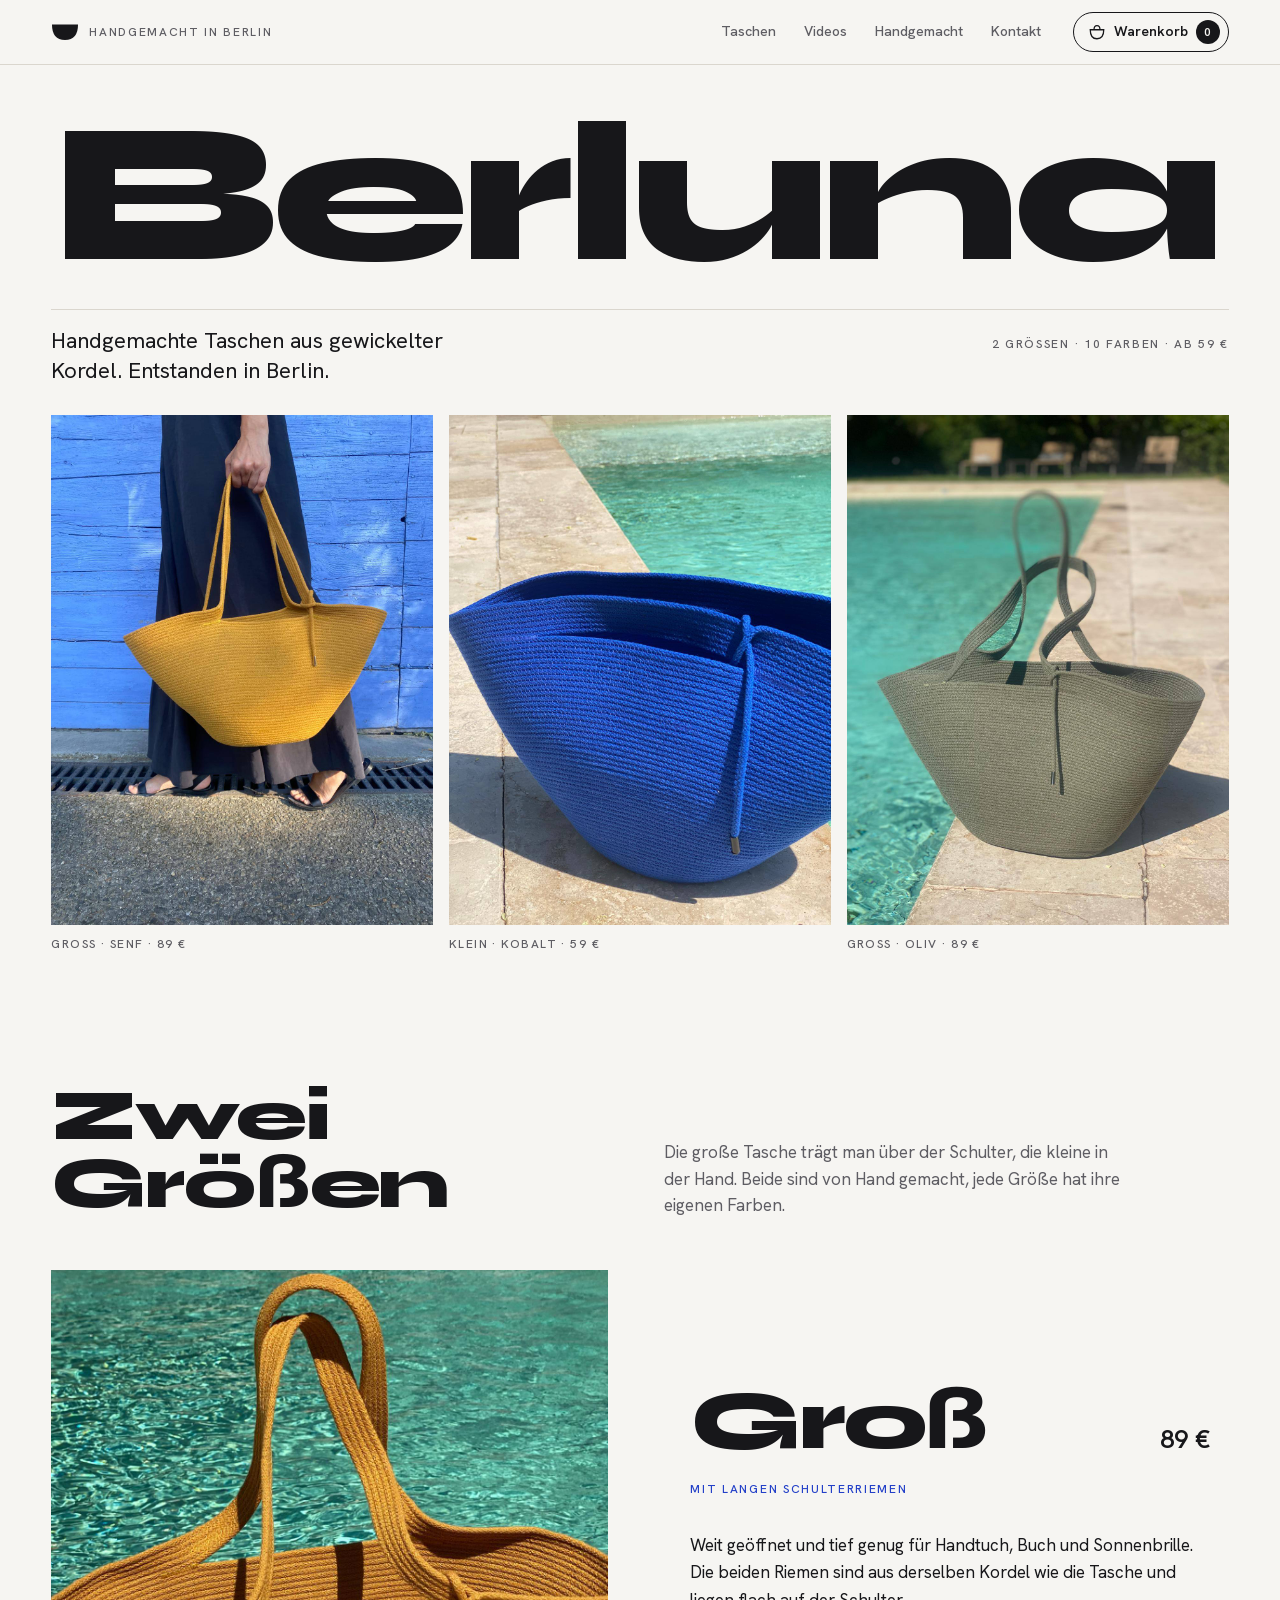
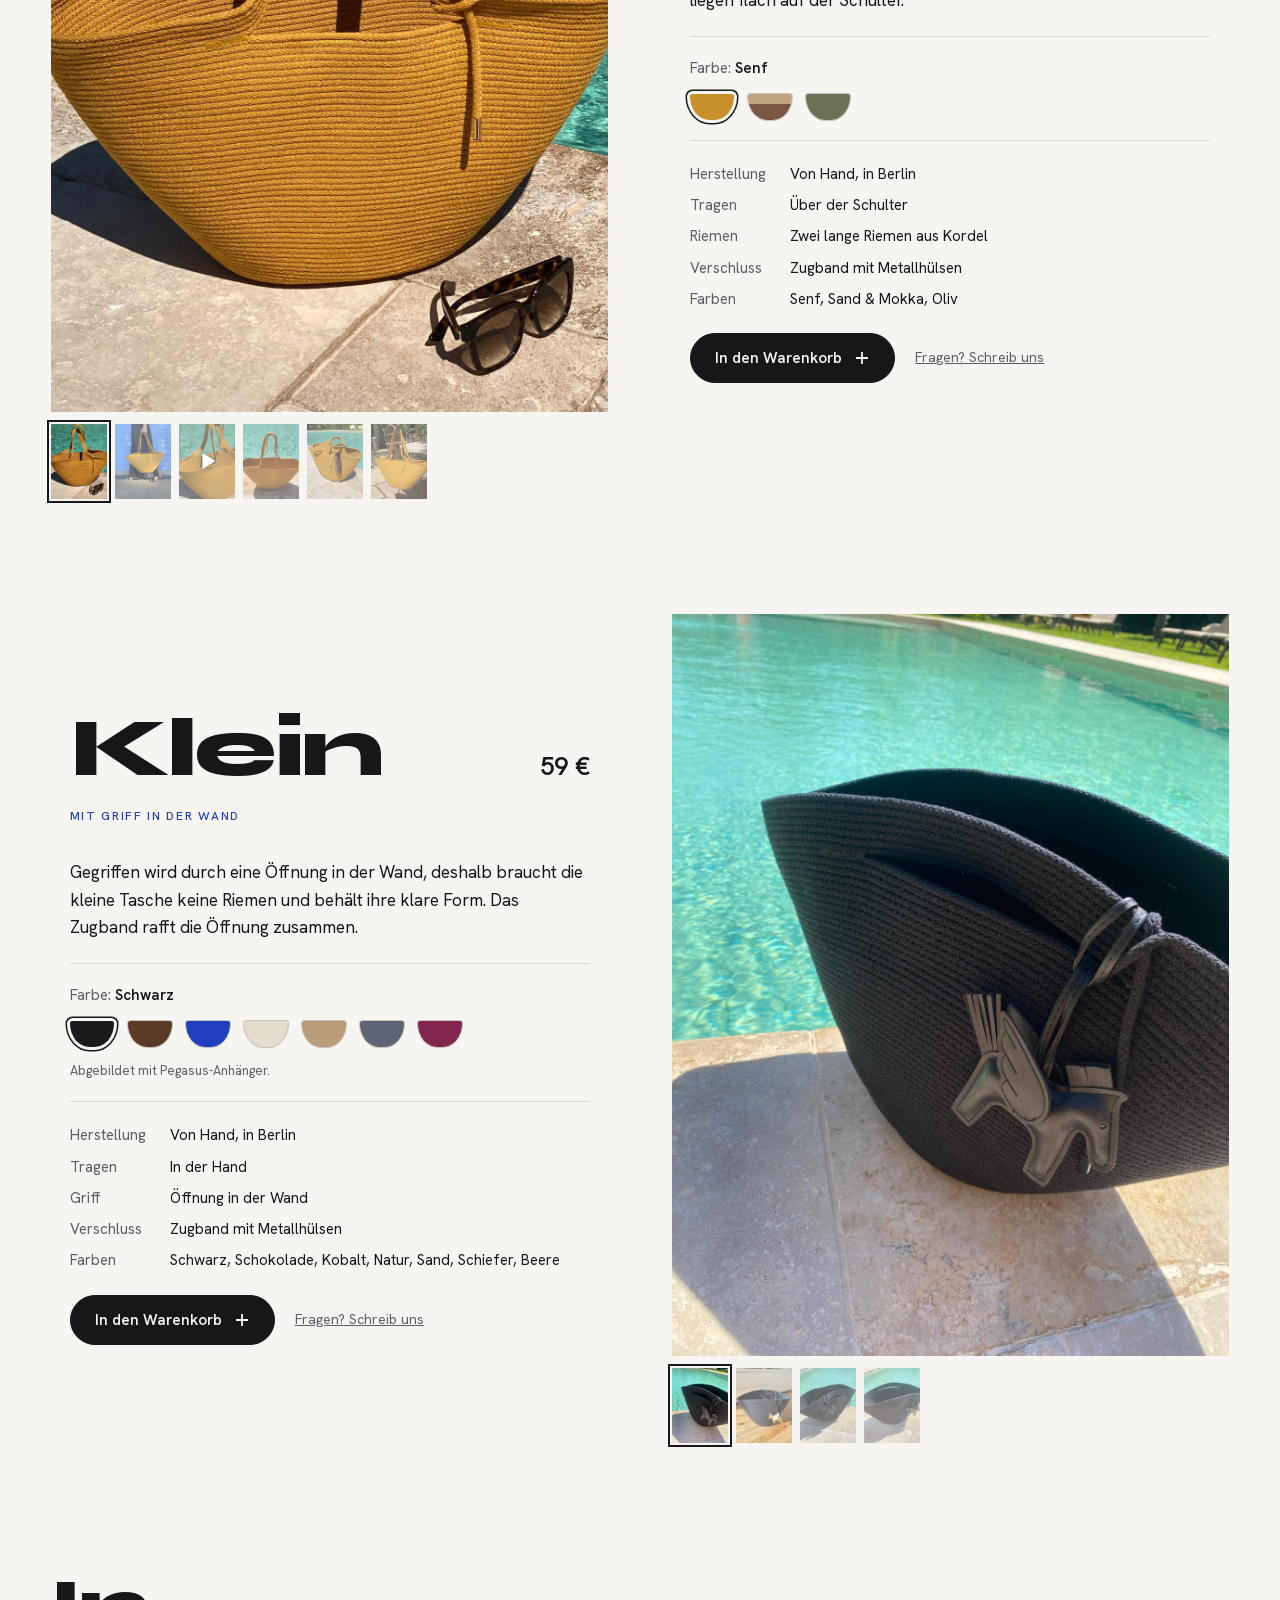
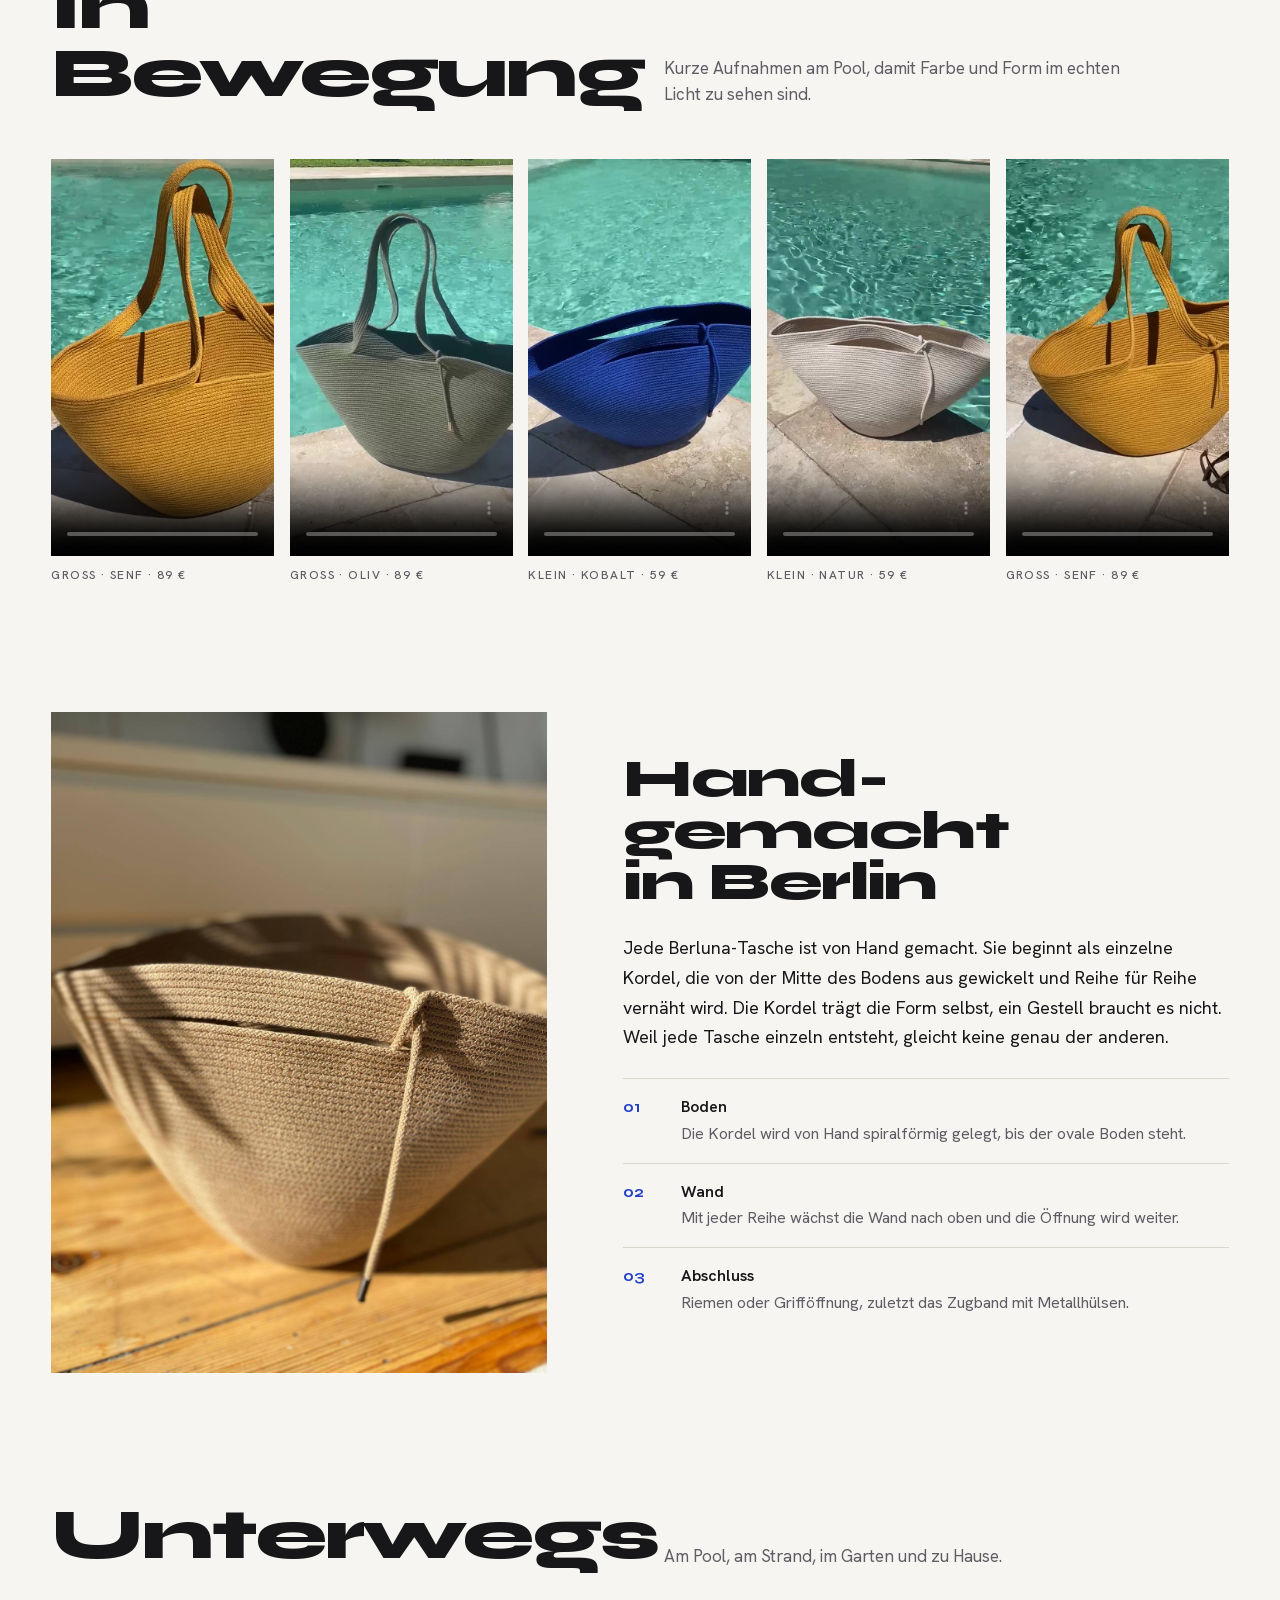
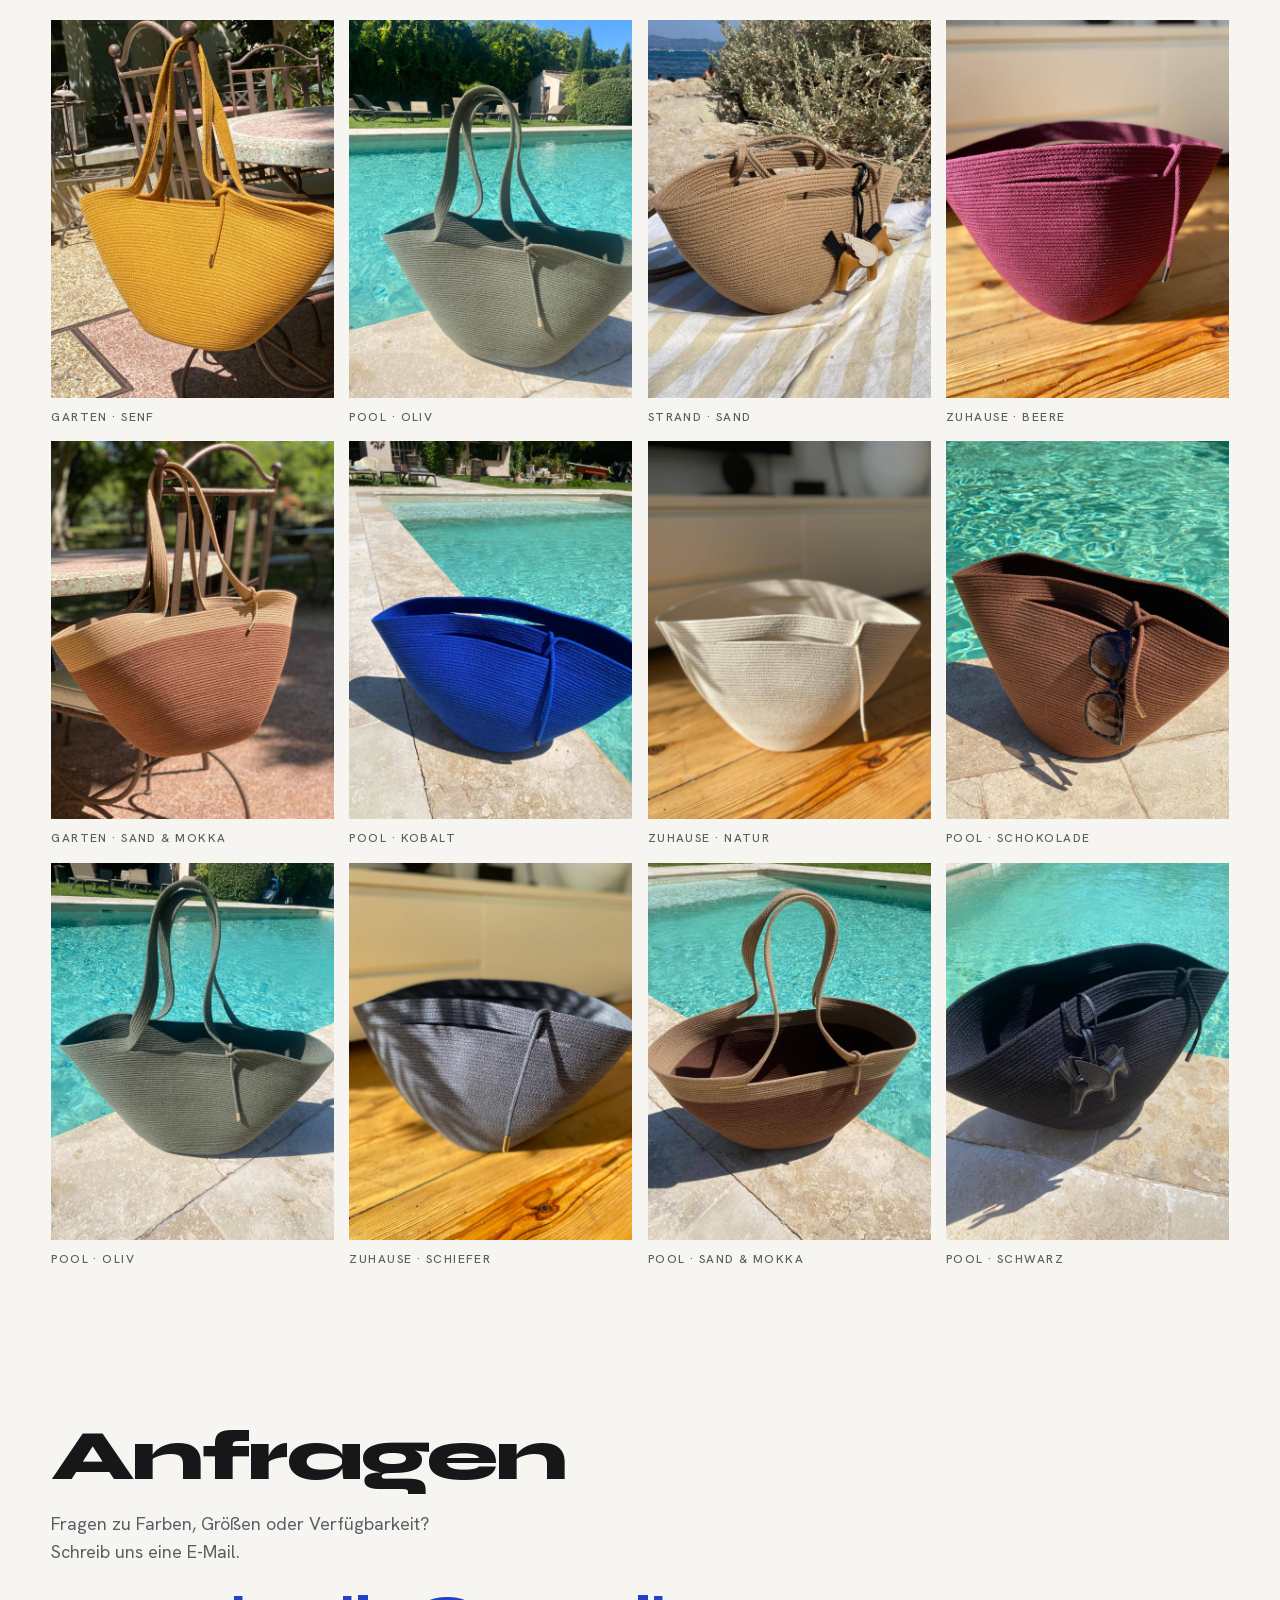
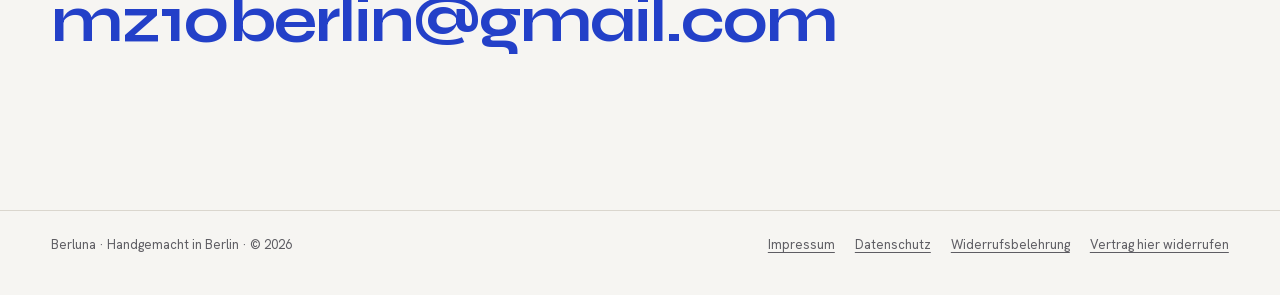
==== commit 9eba6846: "Add legal pages and self-host fonts Adds Impressum, Datenschutzerklärung and Widerrufsbelehrung with" ====
--- a/index.html
+++ b/index.html
@@ -74,10 +74,8 @@
   ]
 }
 </script>
-<link rel="preconnect" href="https://fonts.googleapis.com">
-<link rel="preconnect" href="https://fonts.gstatic.com" crossorigin>
-<link rel="stylesheet" href="https://fonts.googleapis.com/css2?family=Hanken+Grotesk:wght@400;500;600&family=Syne:wght@700;800&display=swap">
-<link rel="stylesheet" href="https://fonts.googleapis.com/css2?family=Archivo:wdth,wght@125,800&text=%C3%9F&display=swap">
+<link rel="preload" href="fonts/syne-700-latin.woff2" as="font" type="font/woff2" crossorigin>
+<link rel="stylesheet" href="fonts/fonts.css">
 <style>
   /* Layout: summer lookbook — oversized wordmark over a three-photo strip, product modules whose bowl-shaped swatches swap photos and clips, a reel of portrait videos, a cart drawer; stone-neutral ground with cobalt as the single accent; dark mode is the pool at night */
   :root {
@@ -634,6 +632,11 @@
     border-top: 1px solid var(--rule);
     font-size: 13px;
     color: var(--ink-soft);
+  }
+  .legal-links { display: flex; flex-wrap: wrap; gap: 8px 20px; }
+  .legal-links a { color: var(--ink-soft); text-underline-offset: 3px; }
+  @media (hover: hover) and (pointer: fine) {
+    .legal-links a:hover { color: var(--ink); }
   }
 
   /* Cart drawer */
@@ -1117,9 +1120,13 @@
 </main>
 
 <footer class="site-foot wrap">
-  <span>Berluna</span>
-  <span>Handgemacht in Berlin</span>
-  <span>© 2026</span>
+  <span>Berluna · Handgemacht in Berlin · © 2026</span>
+  <nav class="legal-links" aria-label="Rechtliches">
+    <a href="impressum.html">Impressum</a>
+    <a href="datenschutz.html">Datenschutz</a>
+    <a href="widerruf.html">Widerrufsbelehrung</a>
+    <a href="widerruf.html#widerrufen">Vertrag hier widerrufen</a>
+  </nav>
 </footer>
 
 <dialog class="cart" id="cart" aria-labelledby="cart-title">
@@ -1161,7 +1168,7 @@
         <textarea id="co-note" name="note" rows="3"></textarea>
       </label>
       <button class="btn btn--wide" type="submit">Bestellung vorbereiten</button>
-      <p class="fine">Deine Bestellung geht per E-Mail an uns und ist noch unverbindlich. Wir bestätigen sie und schicken dir Versandkosten und Zahlungsinfos.</p>
+      <p class="fine">Deine Bestellung geht per E-Mail an uns und ist noch unverbindlich. Wir bestätigen sie und schicken dir Versandkosten und Zahlungsinfos. Wie wir mit deinen Daten umgehen, steht in der <a href="datenschutz.html">Datenschutzerklärung</a>. Du hast ein 14-tägiges <a href="widerruf.html">Widerrufsrecht</a>.</p>
     </form>
 
     <div class="sent" data-sent hidden>
--- a/fonts/fonts.css
+++ b/fonts/fonts.css
@@ -0,0 +1,100 @@
+/* Hanken Grotesk 400 latin-ext */
+@font-face {
+  font-family: 'Hanken Grotesk';
+  font-style: normal;
+  font-weight: 400;
+  font-display: swap;
+  src: url(hanken-grotesk-400-latin-ext.woff2) format('woff2');
+  unicode-range: U+0100-02BA, U+02BD-02C5, U+02C7-02CC, U+02CE-02D7, U+02DD-02FF, U+0304, U+0308, U+0329, U+1D00-1DBF, U+1E00-1E9F, U+1EF2-1EFF, U+2020, U+20A0-20AB, U+20AD-20C4, U+2113, U+2C60-2C7F, U+A720-A7FF;
+}
+/* Hanken Grotesk 400 latin */
+@font-face {
+  font-family: 'Hanken Grotesk';
+  font-style: normal;
+  font-weight: 400;
+  font-display: swap;
+  src: url(hanken-grotesk-400-latin.woff2) format('woff2');
+  unicode-range: U+0000-00FF, U+0131, U+0152-0153, U+02BB-02BC, U+02C6, U+02DA, U+02DC, U+0304, U+0308, U+0329, U+2000-206F, U+20AC, U+2122, U+2191, U+2193, U+2212, U+2215, U+FEFF, U+FFFD;
+}
+/* Hanken Grotesk 500 latin-ext */
+@font-face {
+  font-family: 'Hanken Grotesk';
+  font-style: normal;
+  font-weight: 500;
+  font-display: swap;
+  src: url(hanken-grotesk-400-latin-ext.woff2) format('woff2');
+  unicode-range: U+0100-02BA, U+02BD-02C5, U+02C7-02CC, U+02CE-02D7, U+02DD-02FF, U+0304, U+0308, U+0329, U+1D00-1DBF, U+1E00-1E9F, U+1EF2-1EFF, U+2020, U+20A0-20AB, U+20AD-20C4, U+2113, U+2C60-2C7F, U+A720-A7FF;
+}
+/* Hanken Grotesk 500 latin */
+@font-face {
+  font-family: 'Hanken Grotesk';
+  font-style: normal;
+  font-weight: 500;
+  font-display: swap;
+  src: url(hanken-grotesk-400-latin.woff2) format('woff2');
+  unicode-range: U+0000-00FF, U+0131, U+0152-0153, U+02BB-02BC, U+02C6, U+02DA, U+02DC, U+0304, U+0308, U+0329, U+2000-206F, U+20AC, U+2122, U+2191, U+2193, U+2212, U+2215, U+FEFF, U+FFFD;
+}
+/* Hanken Grotesk 600 latin-ext */
+@font-face {
+  font-family: 'Hanken Grotesk';
+  font-style: normal;
+  font-weight: 600;
+  font-display: swap;
+  src: url(hanken-grotesk-400-latin-ext.woff2) format('woff2');
+  unicode-range: U+0100-02BA, U+02BD-02C5, U+02C7-02CC, U+02CE-02D7, U+02DD-02FF, U+0304, U+0308, U+0329, U+1D00-1DBF, U+1E00-1E9F, U+1EF2-1EFF, U+2020, U+20A0-20AB, U+20AD-20C4, U+2113, U+2C60-2C7F, U+A720-A7FF;
+}
+/* Hanken Grotesk 600 latin */
+@font-face {
+  font-family: 'Hanken Grotesk';
+  font-style: normal;
+  font-weight: 600;
+  font-display: swap;
+  src: url(hanken-grotesk-400-latin.woff2) format('woff2');
+  unicode-range: U+0000-00FF, U+0131, U+0152-0153, U+02BB-02BC, U+02C6, U+02DA, U+02DC, U+0304, U+0308, U+0329, U+2000-206F, U+20AC, U+2122, U+2191, U+2193, U+2212, U+2215, U+FEFF, U+FFFD;
+}
+/* Syne 700 latin-ext */
+@font-face {
+  font-family: 'Syne';
+  font-style: normal;
+  font-weight: 700;
+  font-display: swap;
+  src: url(syne-700-latin-ext.woff2) format('woff2');
+  unicode-range: U+0100-02BA, U+02BD-02C5, U+02C7-02CC, U+02CE-02D7, U+02DD-02FF, U+0304, U+0308, U+0329, U+1D00-1DBF, U+1E00-1E9F, U+1EF2-1EFF, U+2020, U+20A0-20AB, U+20AD-20C4, U+2113, U+2C60-2C7F, U+A720-A7FF;
+}
+/* Syne 700 latin */
+@font-face {
+  font-family: 'Syne';
+  font-style: normal;
+  font-weight: 700;
+  font-display: swap;
+  src: url(syne-700-latin.woff2) format('woff2');
+  unicode-range: U+0000-00FF, U+0131, U+0152-0153, U+02BB-02BC, U+02C6, U+02DA, U+02DC, U+0304, U+0308, U+0329, U+2000-206F, U+20AC, U+2122, U+2191, U+2193, U+2212, U+2215, U+FEFF, U+FFFD;
+}
+/* Syne 800 latin-ext */
+@font-face {
+  font-family: 'Syne';
+  font-style: normal;
+  font-weight: 800;
+  font-display: swap;
+  src: url(syne-700-latin-ext.woff2) format('woff2');
+  unicode-range: U+0100-02BA, U+02BD-02C5, U+02C7-02CC, U+02CE-02D7, U+02DD-02FF, U+0304, U+0308, U+0329, U+1D00-1DBF, U+1E00-1E9F, U+1EF2-1EFF, U+2020, U+20A0-20AB, U+20AD-20C4, U+2113, U+2C60-2C7F, U+A720-A7FF;
+}
+/* Syne 800 latin */
+@font-face {
+  font-family: 'Syne';
+  font-style: normal;
+  font-weight: 800;
+  font-display: swap;
+  src: url(syne-700-latin.woff2) format('woff2');
+  unicode-range: U+0000-00FF, U+0131, U+0152-0153, U+02BB-02BC, U+02C6, U+02DA, U+02DC, U+0304, U+0308, U+0329, U+2000-206F, U+20AC, U+2122, U+2191, U+2193, U+2212, U+2215, U+FEFF, U+FFFD;
+}
+/* Archivo 800 eszett */
+@font-face {
+  font-family: 'Archivo';
+  font-style: normal;
+  font-weight: 800;
+  font-stretch: 125%;
+  font-display: swap;
+  src: url(archivo-800-eszett.woff2) format('woff2');
+  unicode-range: U+df;
+}
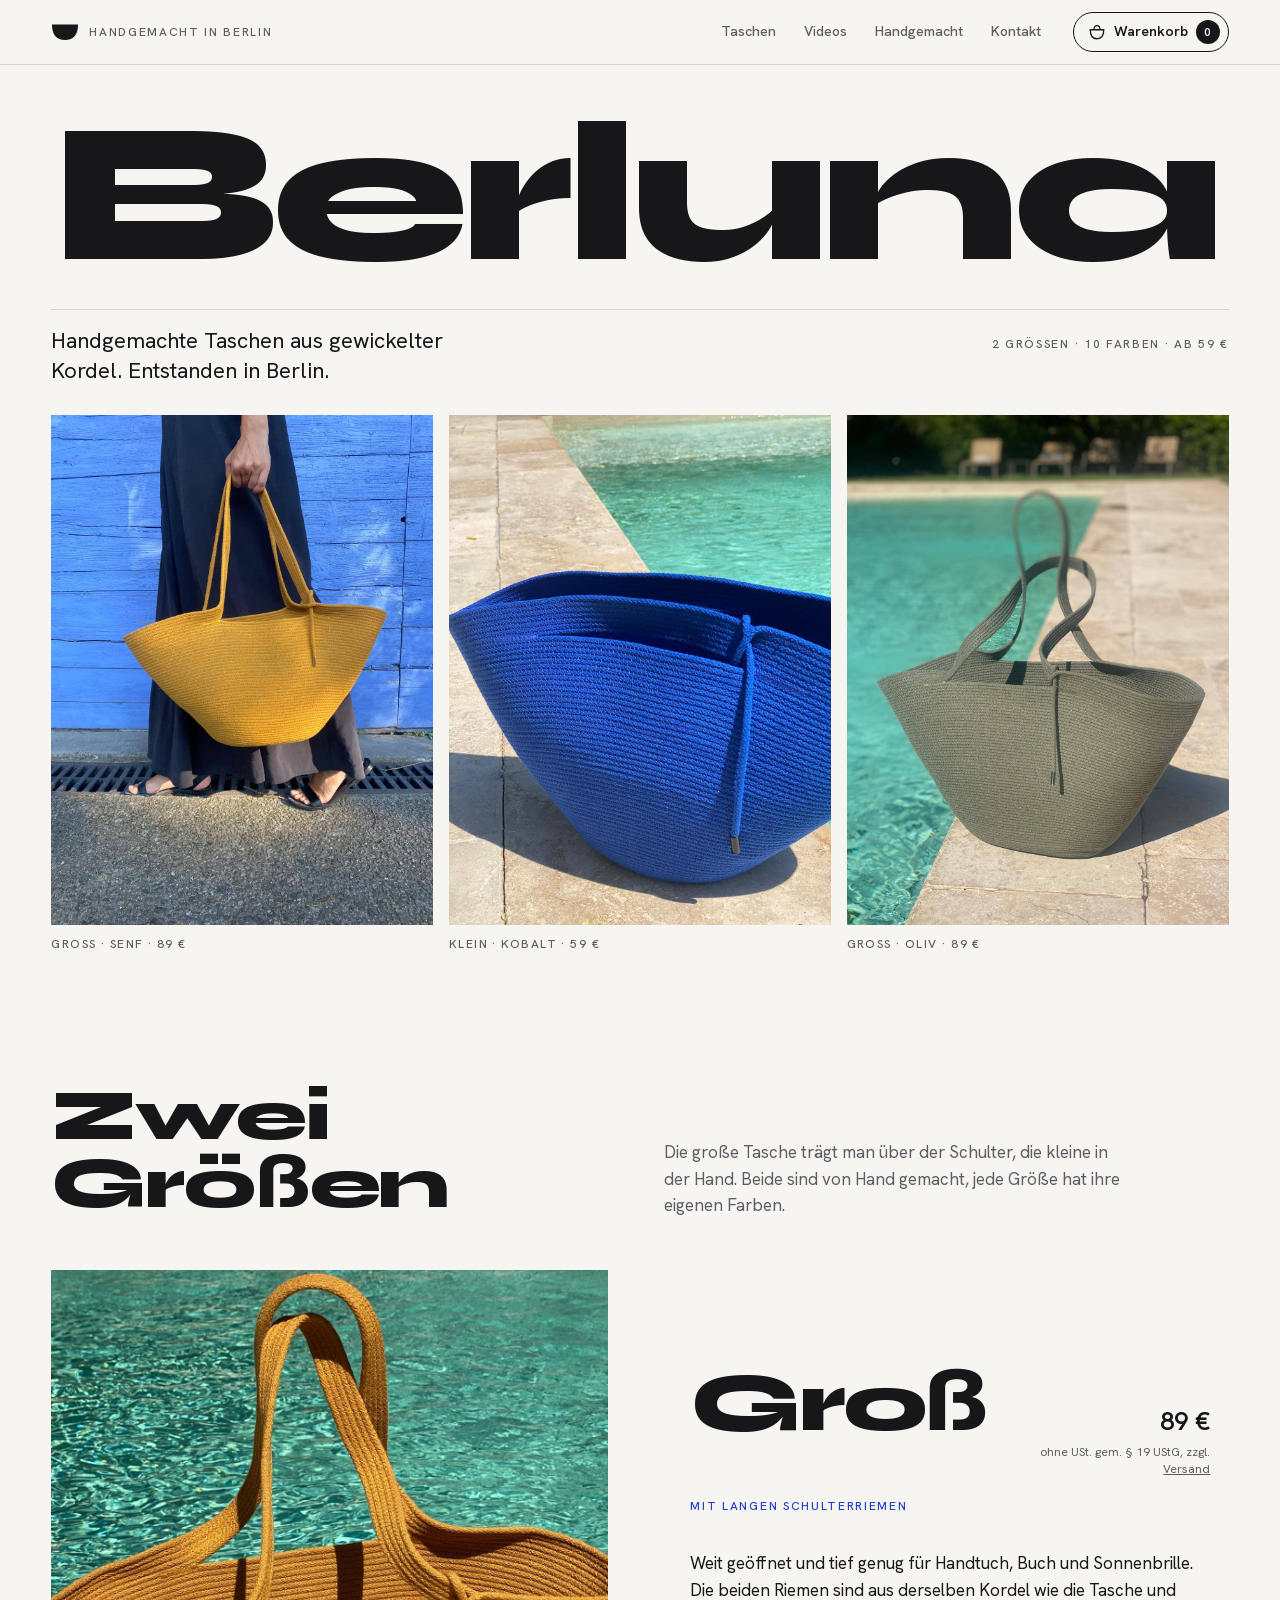
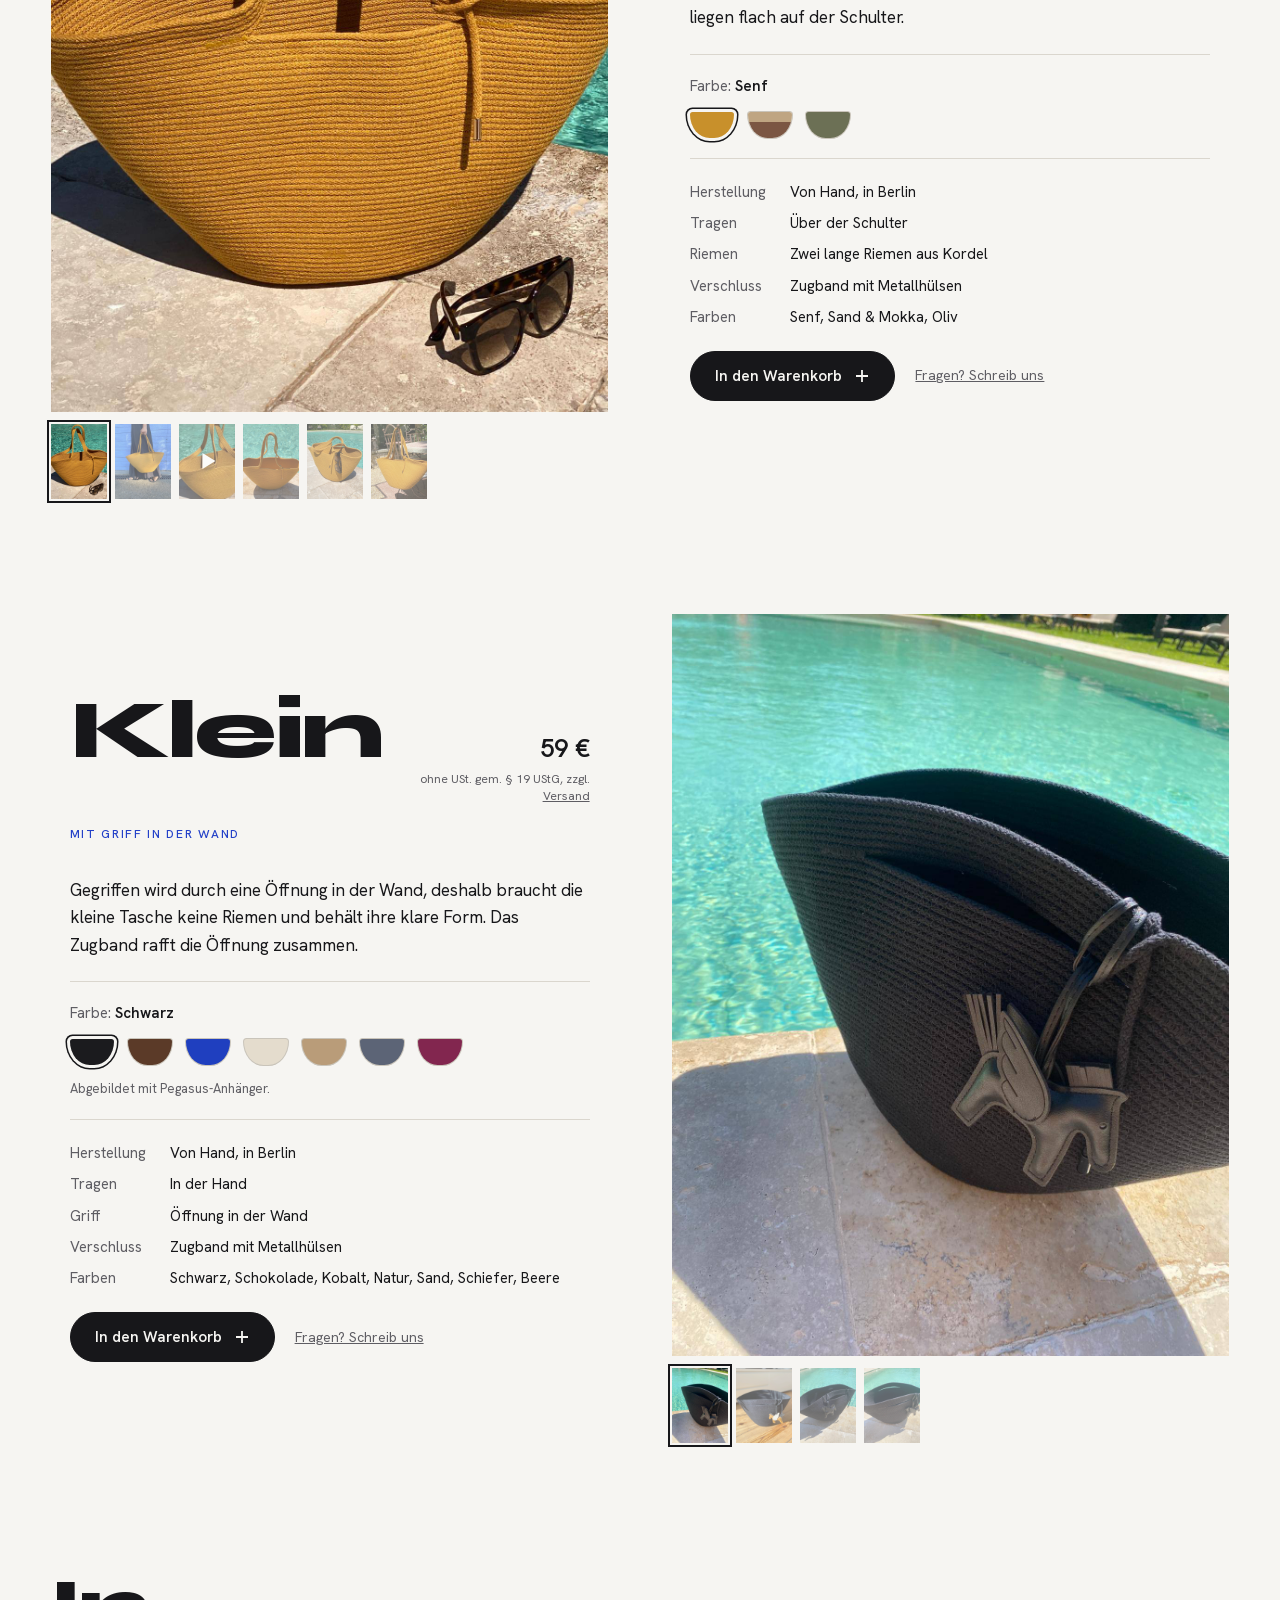
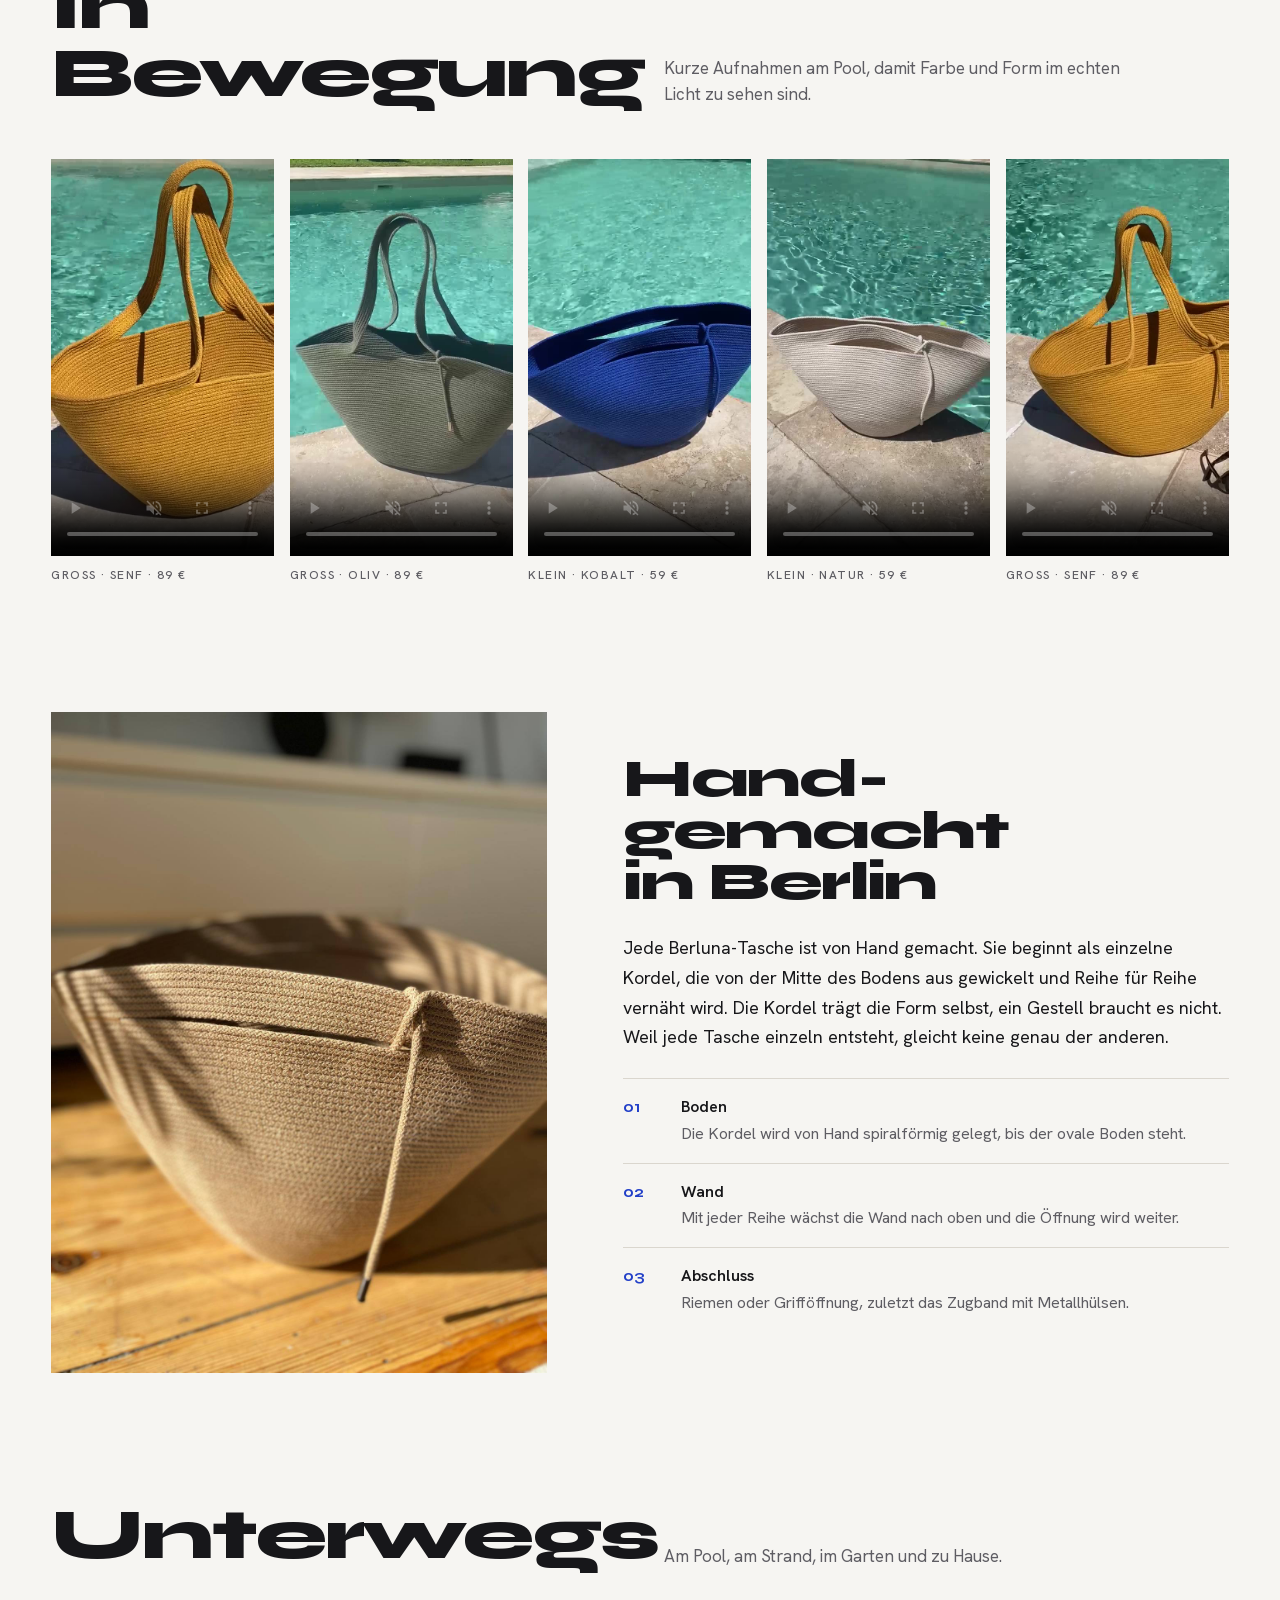
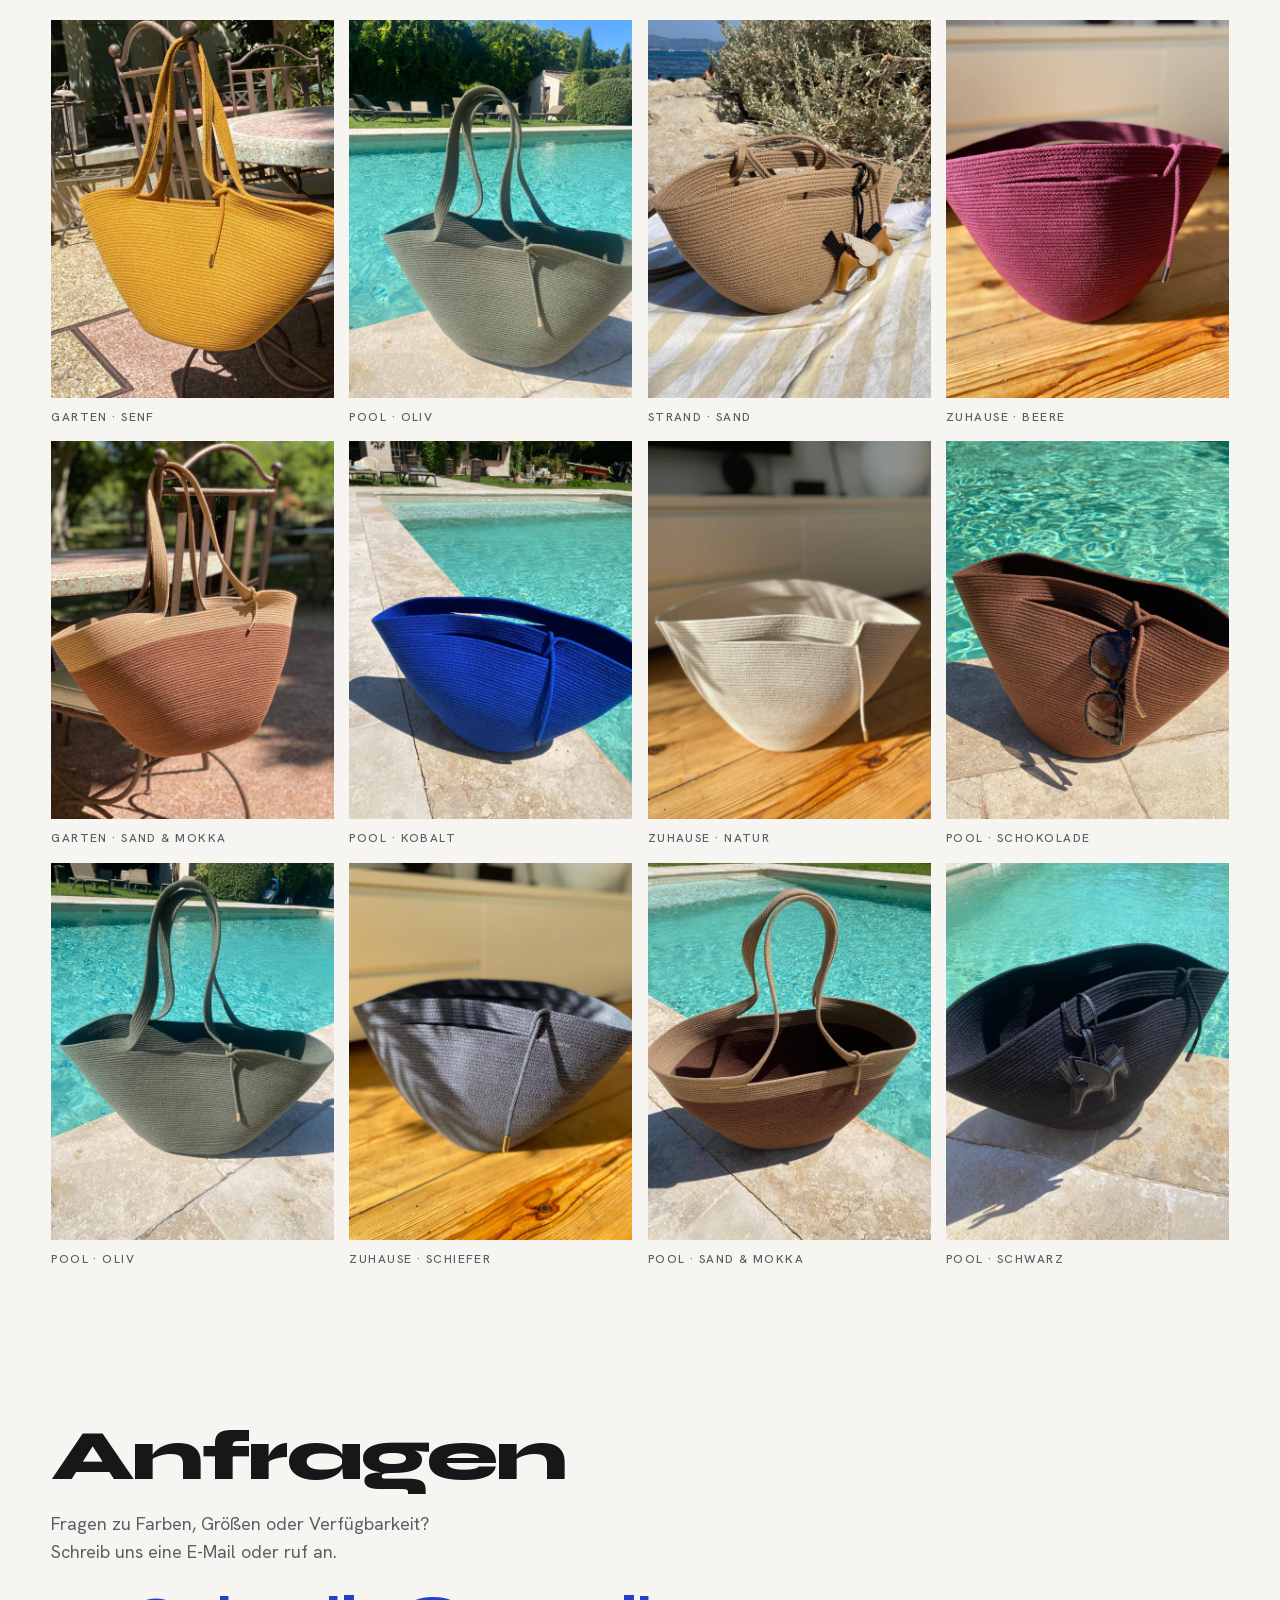
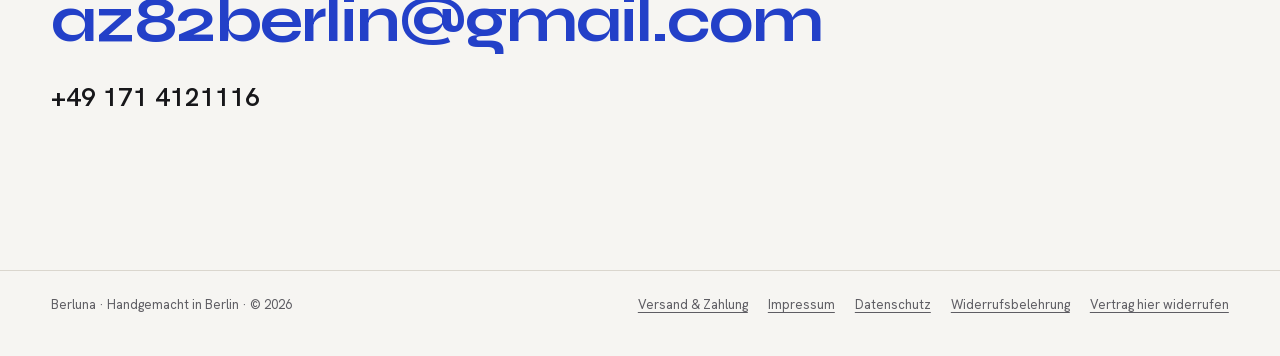
==== commit 0044fa27: "Add PayPal, shipping page, phone and small-business tax note Switches the contact address to az82ber" ====
--- a/index.html
+++ b/index.html
@@ -32,7 +32,8 @@
       "name": "Berluna",
       "url": "https://berluna-de.github.io/",
       "logo": "https://berluna-de.github.io/favicon-192.png",
-      "email": "mz10berlin@gmail.com",
+      "email": "az82berlin@gmail.com",
+      "telephone": "+49 171 4121116",
       "address": { "@type": "PostalAddress", "addressLocality": "Berlin", "addressCountry": "DE" }
     },
     {
@@ -424,6 +425,7 @@
     letter-spacing: -0.04em;
     margin: 0;
   }
+  .price-block { display: grid; justify-items: end; gap: 2px; }
   .price {
     margin: 0;
     font-size: clamp(20px, 2vw, 26px);
@@ -431,6 +433,7 @@
     font-variant-numeric: tabular-nums;
     white-space: nowrap;
   }
+  .tax-note { margin: 0; font-size: 12px; line-height: 1.4; color: var(--ink-soft); text-align: right; }
   .info-head .label { color: var(--accent); }
   .desc { margin: 0; font-size: 17px; line-height: 1.6; }
 
@@ -622,6 +625,13 @@
   @media (hover: hover) and (pointer: fine) {
     .mail:hover { text-decoration-color: currentColor; }
   }
+  .phone {
+    font-size: clamp(18px, 2.4vw, 26px);
+    font-weight: 600;
+    font-variant-numeric: tabular-nums;
+    color: var(--ink);
+    text-decoration: none;
+  }
 
   .site-foot {
     display: flex;
@@ -759,6 +769,14 @@
     font-size: 17px;
   }
   .sum-row strong { font-size: 24px; font-variant-numeric: tabular-nums; }
+  .pay-note {
+    margin: 4px 0 0;
+    padding: 12px 14px;
+    border: 1px solid var(--rule);
+    border-radius: 10px;
+    font-size: 14px;
+    line-height: 1.5;
+  }
   .fine { margin: 6px 0 0; font-size: 13px; line-height: 1.5; color: var(--ink-soft); }
 
   .checkout, .sent { display: grid; gap: 14px; }
@@ -896,7 +914,10 @@
           <div class="info-head">
             <div class="info-title">
               <h3>Groß</h3>
-              <p class="price">89&nbsp;€</p>
+              <div class="price-block">
+                <p class="price">89&nbsp;€</p>
+                <p class="tax-note">ohne USt. gem. §&nbsp;19 UStG, zzgl. <a href="versand.html">Versand</a></p>
+              </div>
             </div>
             <p class="label">Mit langen Schulterriemen</p>
           </div>
@@ -973,7 +994,10 @@
           <div class="info-head">
             <div class="info-title">
               <h3>Klein</h3>
-              <p class="price">59&nbsp;€</p>
+              <div class="price-block">
+                <p class="price">59&nbsp;€</p>
+                <p class="tax-note">ohne USt. gem. §&nbsp;19 UStG, zzgl. <a href="versand.html">Versand</a></p>
+              </div>
             </div>
             <p class="label">Mit Griff in der Wand</p>
           </div>
@@ -1113,8 +1137,9 @@
 
   <section id="kontakt" class="wrap contact">
     <h2>Anfragen</h2>
-    <p>Fragen zu Farben, Größen oder Verfügbarkeit? Schreib uns eine E-Mail.</p>
-    <a class="mail" href="mailto:mz10berlin@gmail.com">mz10berlin@gmail.com</a>
+    <p>Fragen zu Farben, Größen oder Verfügbarkeit? Schreib uns eine E-Mail oder ruf an.</p>
+    <a class="mail" href="mailto:az82berlin@gmail.com">az82berlin@gmail.com</a>
+    <a class="phone" href="tel:+491714121116">+49 171 4121116</a>
   </section>
 
 </main>
@@ -1122,6 +1147,7 @@
 <footer class="site-foot wrap">
   <span>Berluna · Handgemacht in Berlin · © 2026</span>
   <nav class="legal-links" aria-label="Rechtliches">
+    <a href="versand.html">Versand &amp; Zahlung</a>
     <a href="impressum.html">Impressum</a>
     <a href="datenschutz.html">Datenschutz</a>
     <a href="widerruf.html">Widerrufsbelehrung</a>
@@ -1142,7 +1168,7 @@
 
     <div data-sum hidden>
       <div class="sum-row"><span>Zwischensumme</span><strong data-subtotal>0 €</strong></div>
-      <p class="fine">zzgl. Versand. Die Versandkosten schicken wir dir mit der Bestätigung.</p>
+      <p class="fine">Gemäß § 19 UStG ohne Umsatzsteuer, zzgl. Versand. Die Versandkosten richten sich nach dem Lieferland, wir schicken sie dir mit der Bestätigung. Mehr unter <a href="versand.html">Versand &amp; Zahlung</a>.</p>
     </div>
 
     <form class="checkout" data-checkout hidden>
@@ -1164,18 +1190,22 @@
           <input id="co-city" name="city" autocomplete="address-level2" required>
         </label>
       </div>
+      <label class="field">Land
+        <input id="co-country" name="country" autocomplete="country-name" value="Deutschland" required>
+      </label>
       <label class="field">Nachricht (optional)
         <textarea id="co-note" name="note" rows="3"></textarea>
       </label>
+      <p class="pay-note"><strong>Zahlung per PayPal.</strong> Mit unserer Bestätigung bekommst du den Gesamtbetrag inklusive Versand und eine PayPal-Zahlungsaufforderung.</p>
       <button class="btn btn--wide" type="submit">Bestellung vorbereiten</button>
-      <p class="fine">Deine Bestellung geht per E-Mail an uns und ist noch unverbindlich. Wir bestätigen sie und schicken dir Versandkosten und Zahlungsinfos. Wie wir mit deinen Daten umgehen, steht in der <a href="datenschutz.html">Datenschutzerklärung</a>. Du hast ein 14-tägiges <a href="widerruf.html">Widerrufsrecht</a>.</p>
+      <p class="fine">Deine Bestellung geht per E-Mail an uns und ist noch unverbindlich. Erst mit deiner Zahlung wird sie verbindlich, mehr dazu unter <a href="versand.html">Versand &amp; Zahlung</a>. Wie wir mit deinen Daten umgehen, steht in der <a href="datenschutz.html">Datenschutzerklärung</a>. Du hast ein 14-tägiges <a href="widerruf.html">Widerrufsrecht</a>.</p>
     </form>
 
     <div class="sent" data-sent hidden>
       <h3>Fast geschafft</h3>
-      <p>Tipp auf „E-Mail öffnen“ und schick die fertige Bestellung ab. Wir melden uns dann mit Versandkosten und Zahlungsinfos.</p>
-      <a class="btn btn--wide" data-mailto href="mailto:mz10berlin@gmail.com">E-Mail öffnen</a>
-      <p class="fine">Öffnet sich nichts? Kopier den Text und schick ihn an <span class="sel">mz10berlin@gmail.com</span>.</p>
+      <p>Tipp auf „E-Mail öffnen“ und schick die fertige Bestellung ab. Wir melden uns dann mit dem Gesamtbetrag inklusive Versand und einer PayPal-Zahlungsaufforderung.</p>
+      <a class="btn btn--wide" data-mailto href="mailto:az82berlin@gmail.com">E-Mail öffnen</a>
+      <p class="fine">Öffnet sich nichts? Kopier den Text und schick ihn an <span class="sel">az82berlin@gmail.com</span>.</p>
       <textarea id="order-text" rows="9" readonly aria-label="Bestelltext"></textarea>
       <button class="btn btn--wide btn--ghost" type="button" data-copy>Text kopieren</button>
       <button class="link-btn" type="button" data-back>Zurück zum Warenkorb</button>
@@ -1253,7 +1283,7 @@
   }
 
   /* Cart */
-  const SHOP_EMAIL = 'mz10berlin@gmail.com';
+  const SHOP_EMAIL = 'az82berlin@gmail.com';
   const STORE_KEY = 'berluna-cart';
   const euro = new Intl.NumberFormat('de-DE', { style: 'currency', currency: 'EUR', maximumFractionDigits: 0 });
 
@@ -1385,8 +1415,10 @@
       data.get('name'),
       data.get('street'),
       `${data.get('zip')} ${data.get('city')}`,
+      data.get('country'),
       '',
       `E-Mail: ${data.get('email')}`,
+      'Zahlung: PayPal',
       ...(data.get('note') ? ['', `Nachricht: ${data.get('note')}`] : []),
     ].join('\n');
   }
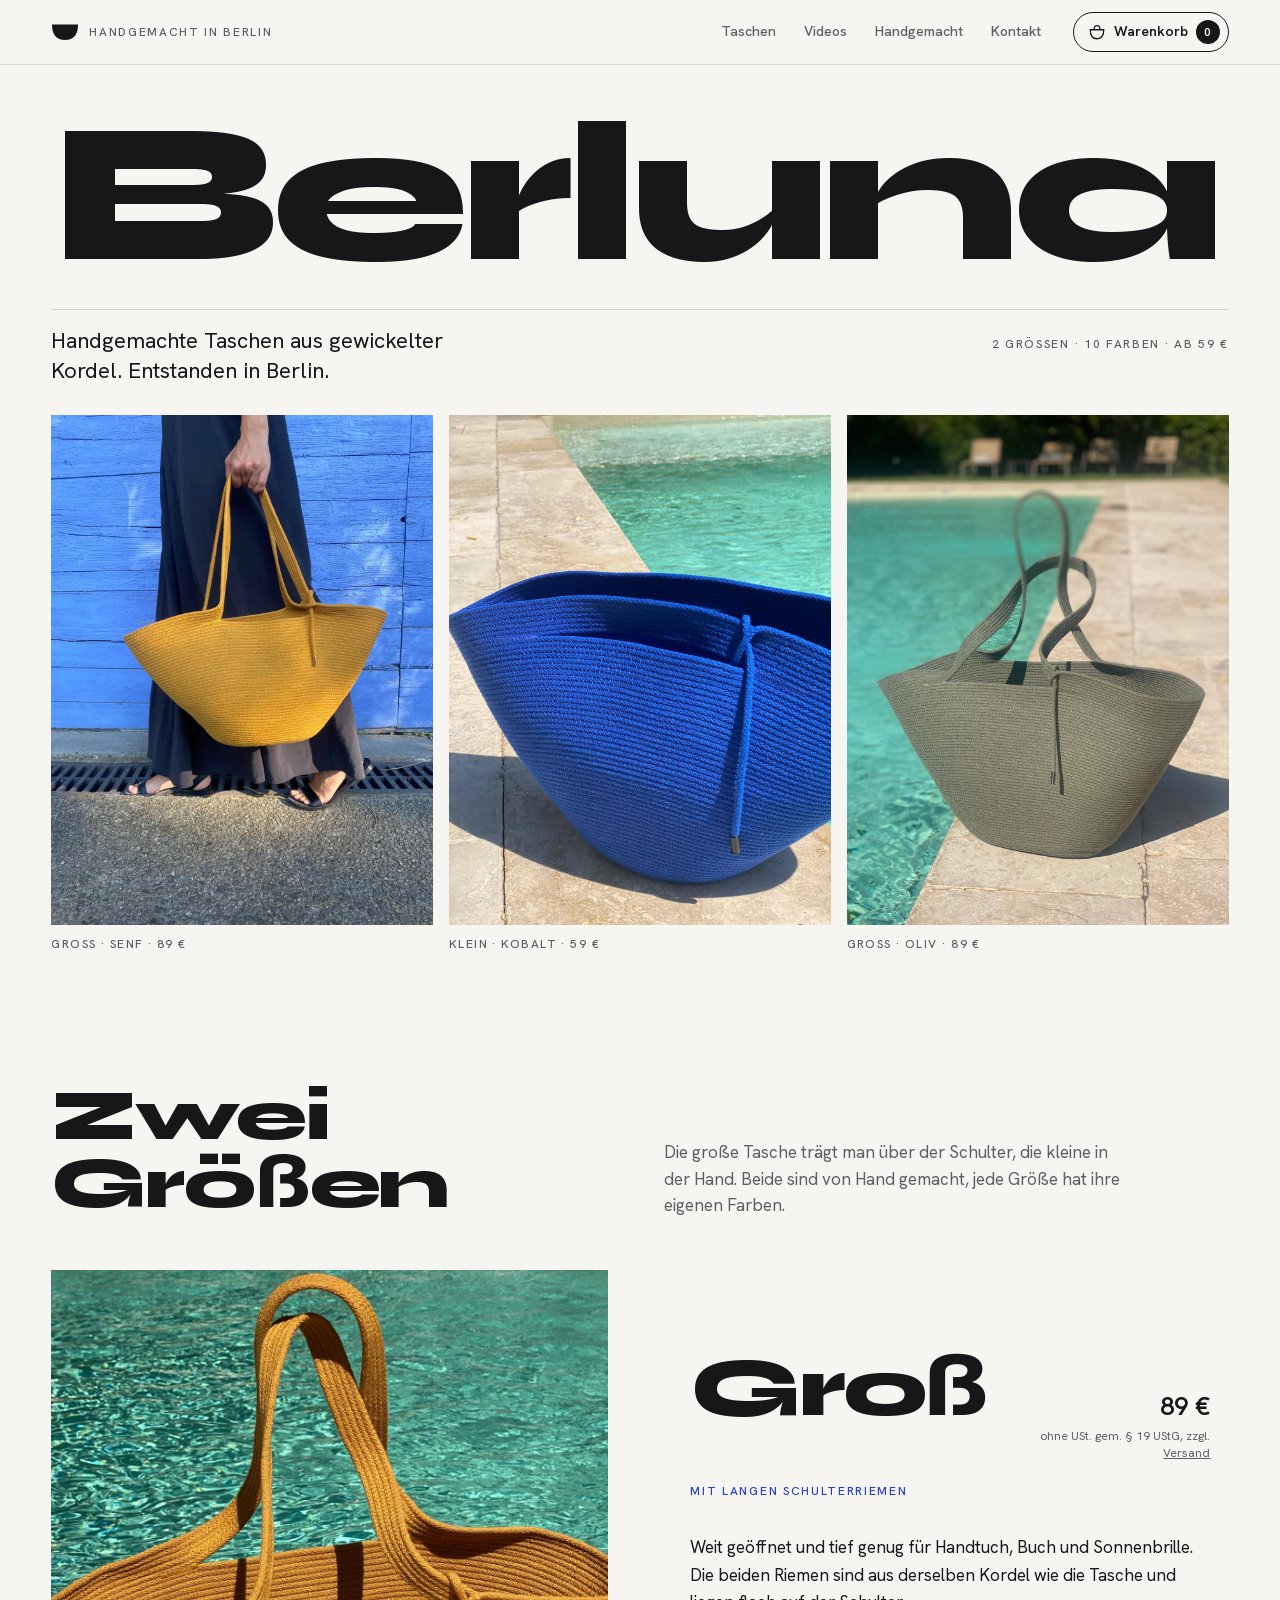
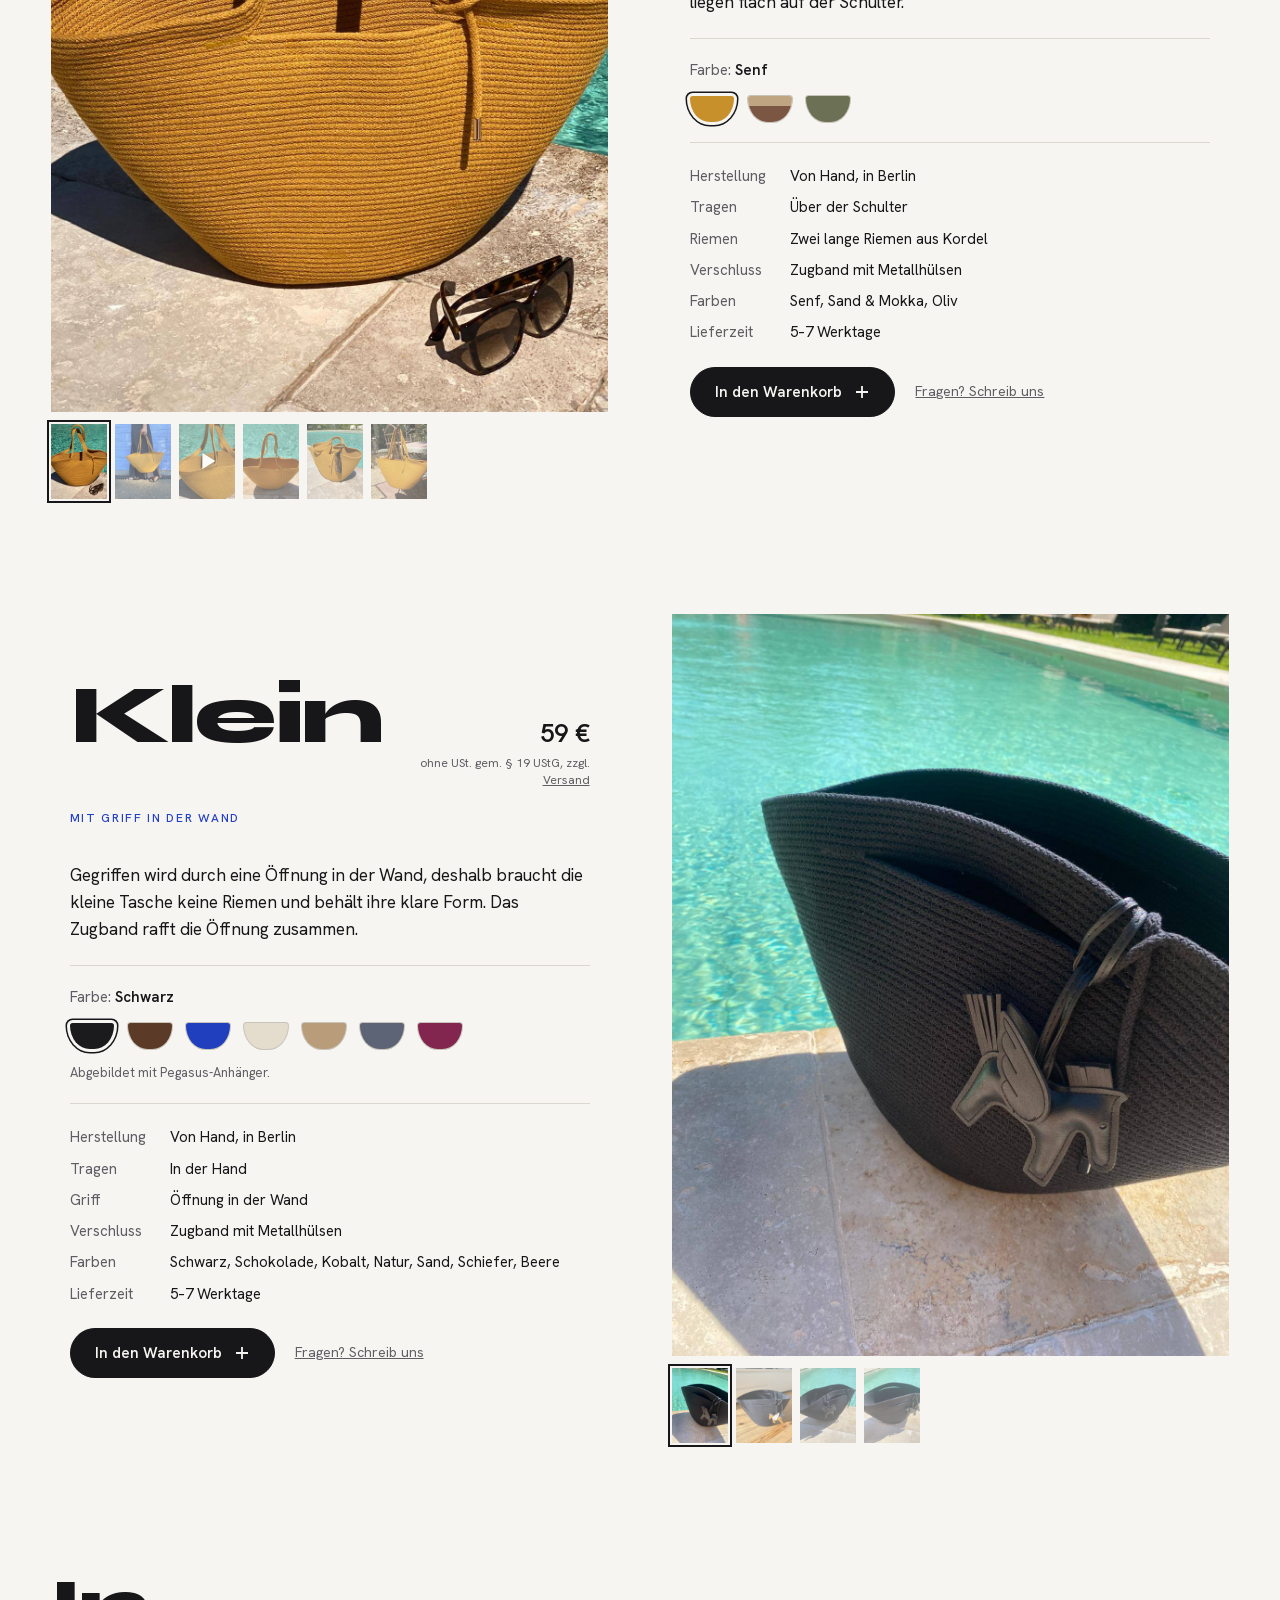
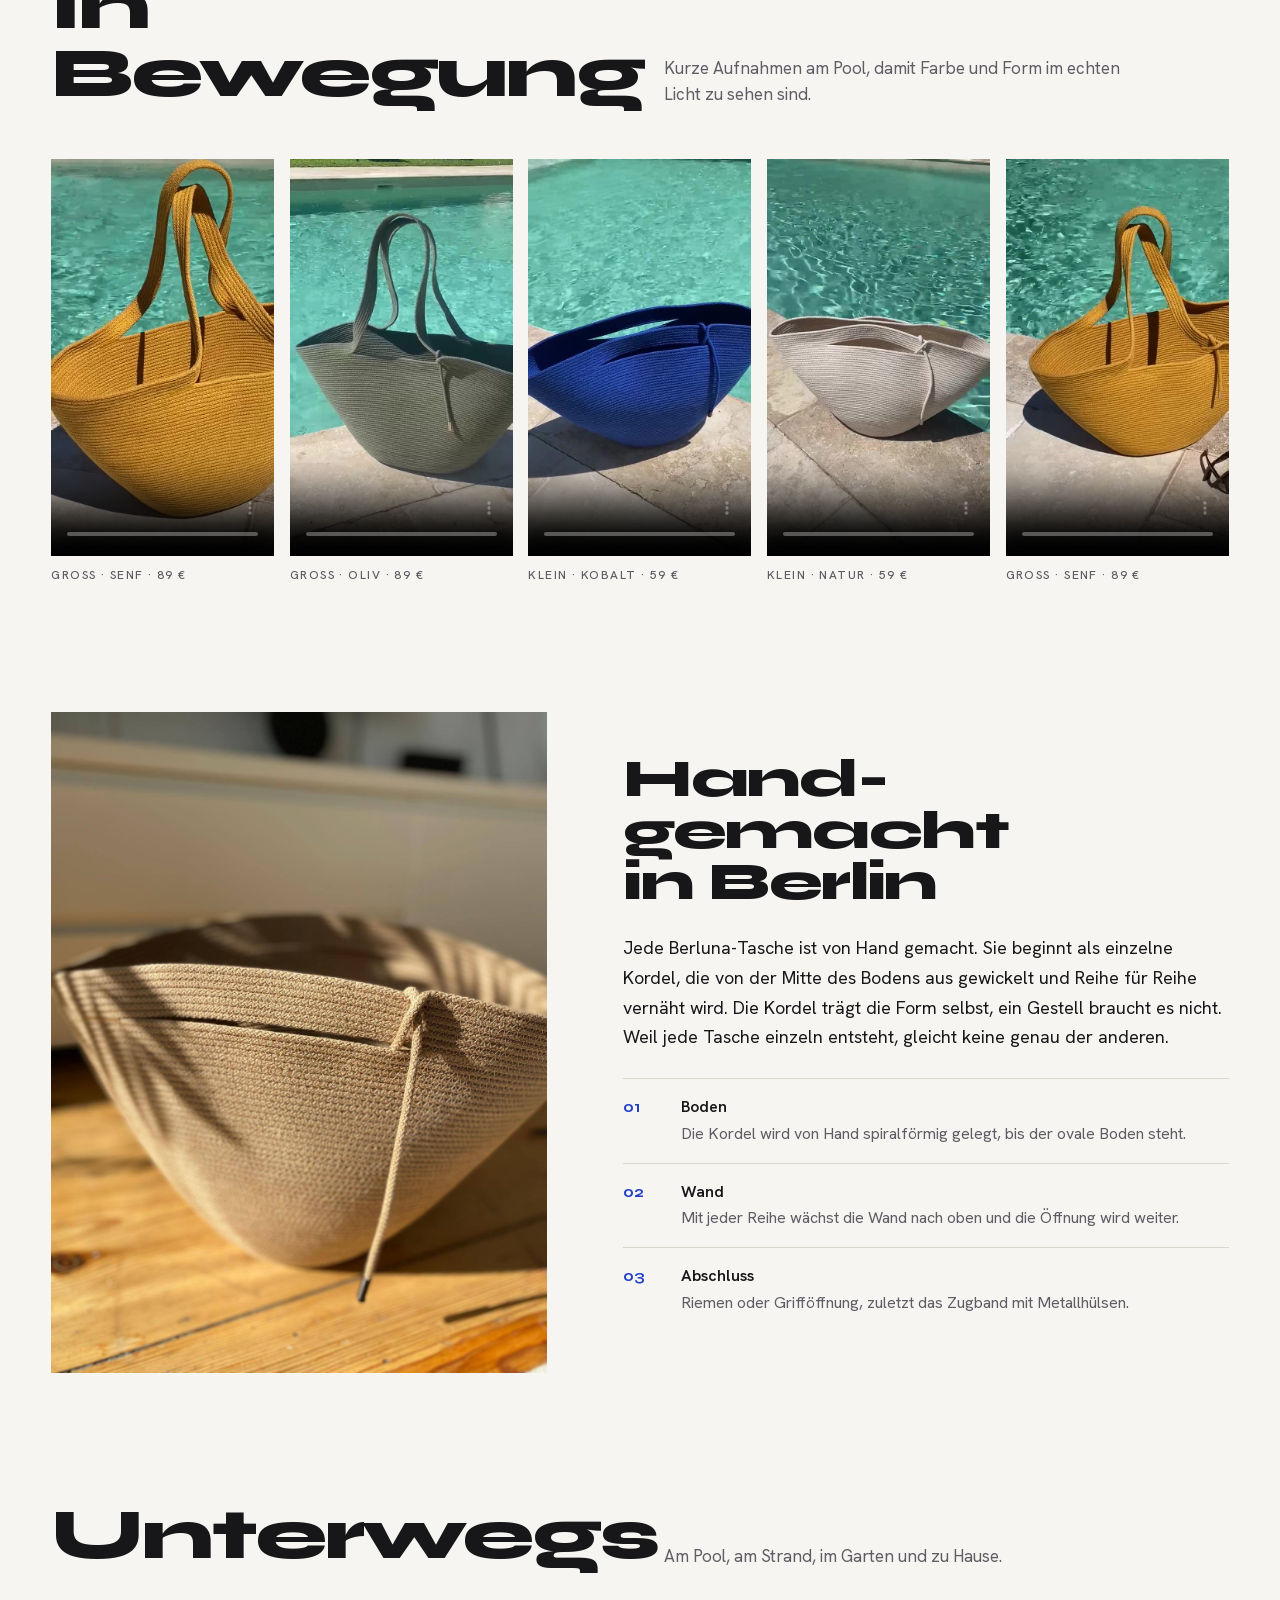
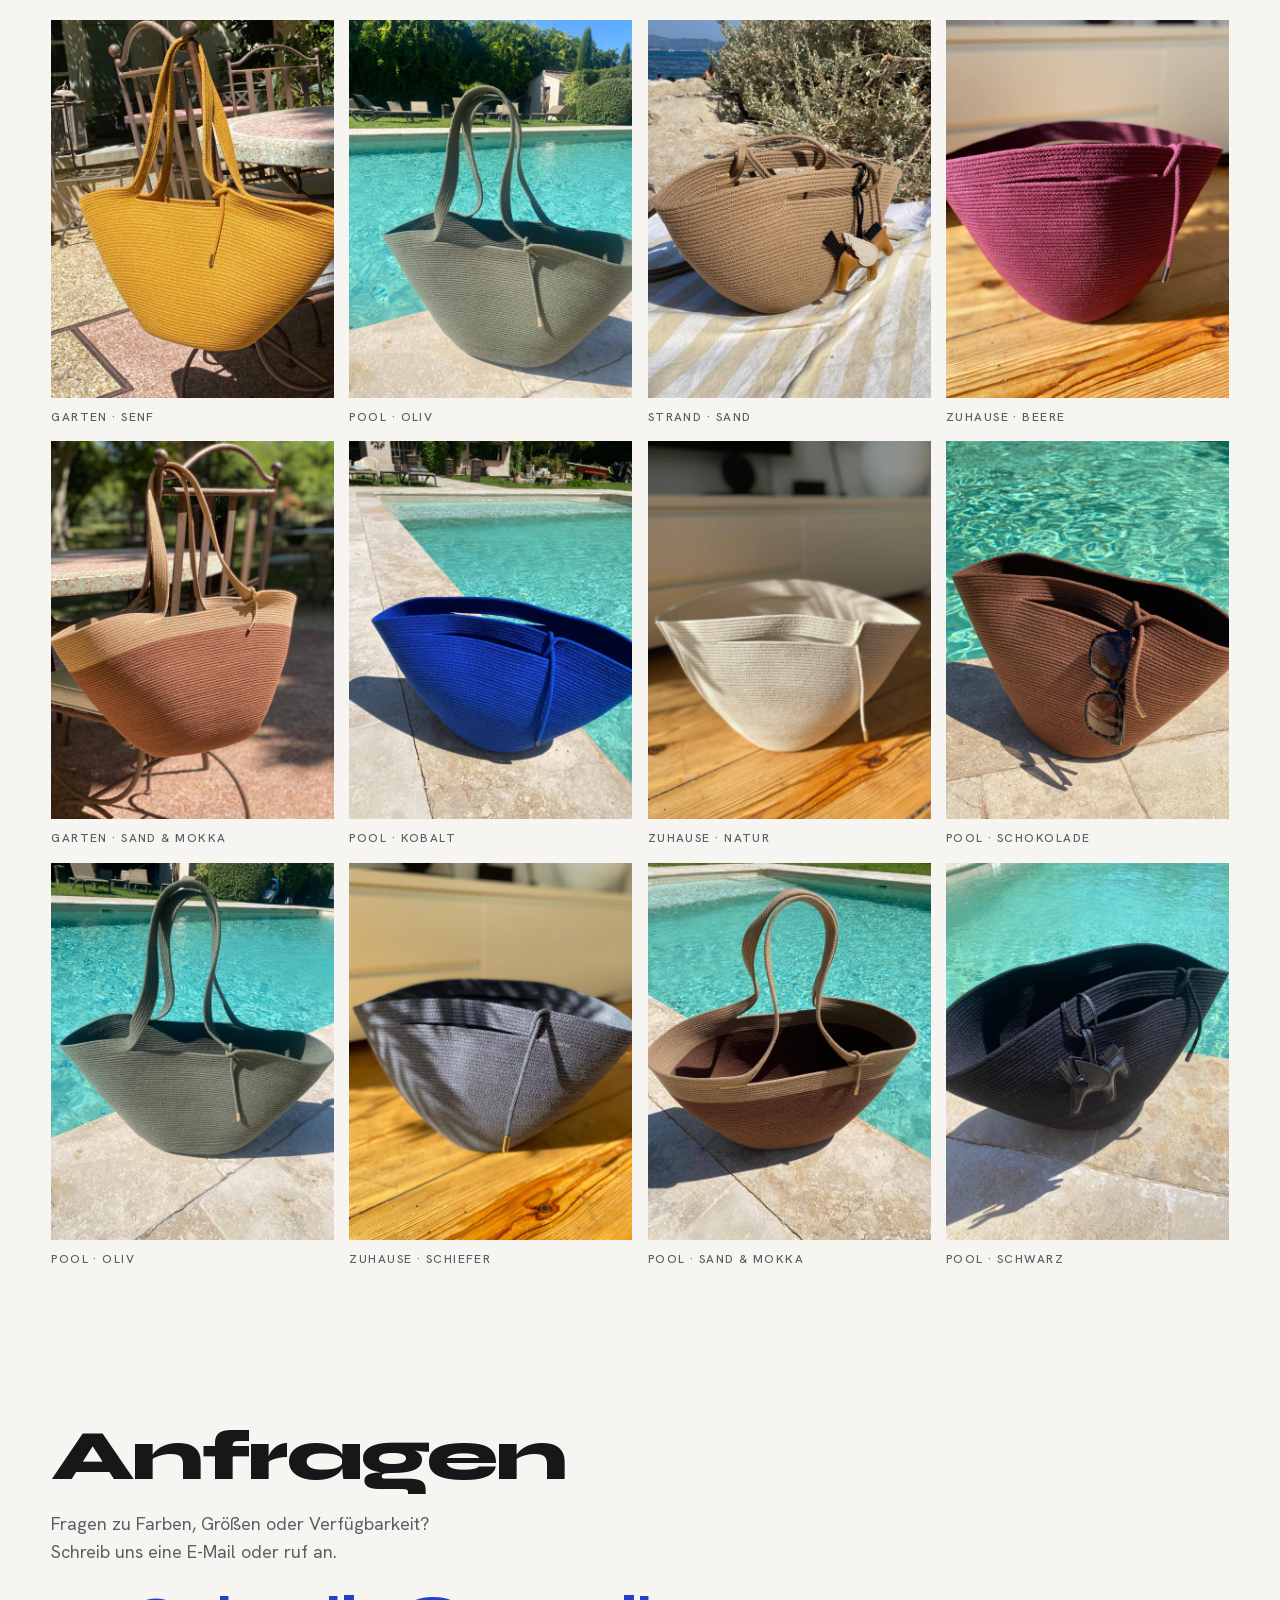
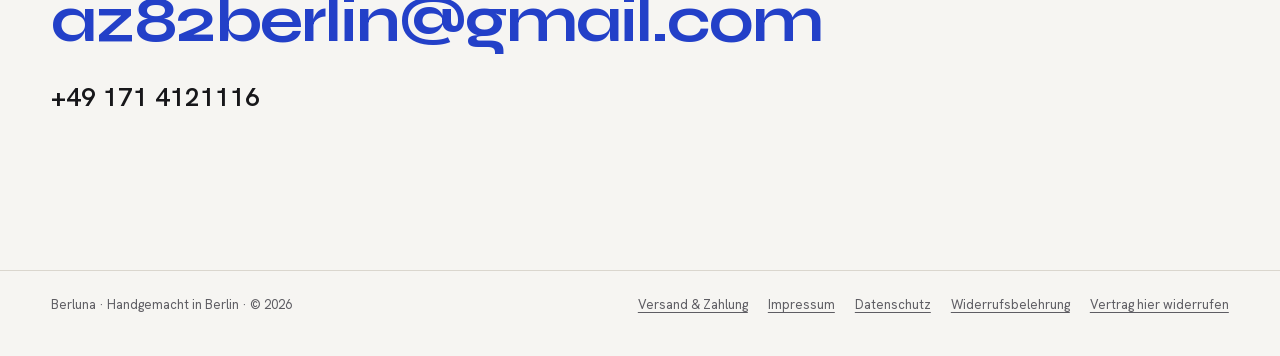
==== commit 352a873a: "Show 5–7 working days delivery time Adds the delivery time to both product spec lists, the checkout " ====
--- a/index.html
+++ b/index.html
@@ -937,6 +937,7 @@
             <dt>Riemen</dt><dd>Zwei lange Riemen aus Kordel</dd>
             <dt>Verschluss</dt><dd>Zugband mit Metallhülsen</dd>
             <dt>Farben</dt><dd>Senf, Sand &amp; Mokka, Oliv</dd>
+            <dt>Lieferzeit</dt><dd>5–7 Werktage</dd>
           </dl>
           <div class="buy">
             <button class="btn" type="button" data-add>In den Warenkorb
@@ -1021,6 +1022,7 @@
             <dt>Griff</dt><dd>Öffnung in der Wand</dd>
             <dt>Verschluss</dt><dd>Zugband mit Metallhülsen</dd>
             <dt>Farben</dt><dd>Schwarz, Schokolade, Kobalt, Natur, Sand, Schiefer, Beere</dd>
+            <dt>Lieferzeit</dt><dd>5–7 Werktage</dd>
           </dl>
           <div class="buy">
             <button class="btn" type="button" data-add>In den Warenkorb
@@ -1196,7 +1198,7 @@
       <label class="field">Nachricht (optional)
         <textarea id="co-note" name="note" rows="3"></textarea>
       </label>
-      <p class="pay-note"><strong>Zahlung per PayPal.</strong> Mit unserer Bestätigung bekommst du den Gesamtbetrag inklusive Versand und eine PayPal-Zahlungsaufforderung.</p>
+      <p class="pay-note"><strong>Zahlung per PayPal.</strong> Mit unserer Bestätigung bekommst du den Gesamtbetrag inklusive Versand und eine PayPal-Zahlungsaufforderung. Lieferzeit: 5–7 Werktage nach Zahlungseingang.</p>
       <button class="btn btn--wide" type="submit">Bestellung vorbereiten</button>
       <p class="fine">Deine Bestellung geht per E-Mail an uns und ist noch unverbindlich. Erst mit deiner Zahlung wird sie verbindlich, mehr dazu unter <a href="versand.html">Versand &amp; Zahlung</a>. Wie wir mit deinen Daten umgehen, steht in der <a href="datenschutz.html">Datenschutzerklärung</a>. Du hast ein 14-tägiges <a href="widerruf.html">Widerrufsrecht</a>.</p>
     </form>
